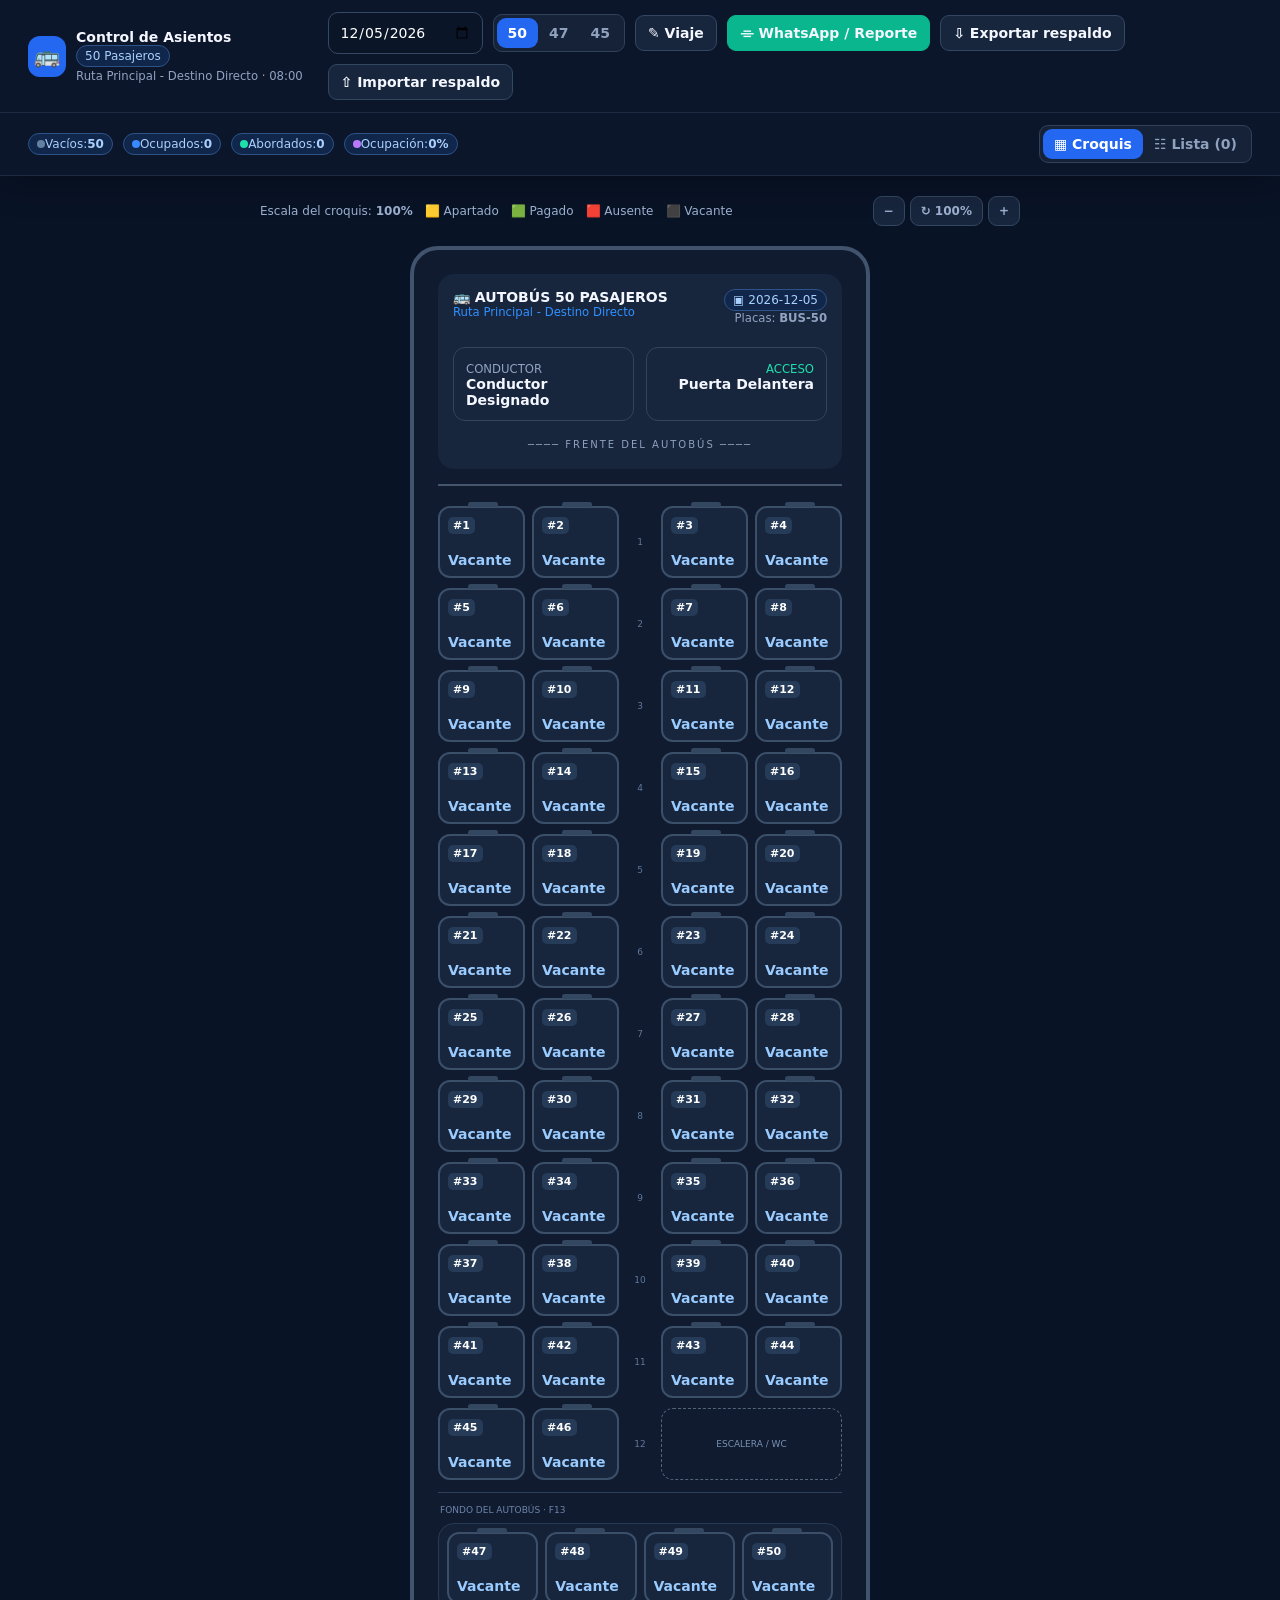
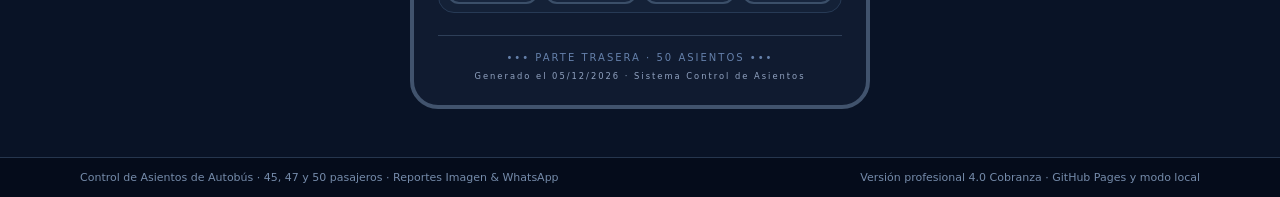
==== index.html @ 3e4edfda "Add files via upload" ====
<!doctype html><html lang="es"><head><meta charset="utf-8"><meta name="viewport" content="width=device-width,initial-scale=1,viewport-fit=cover"><meta name="theme-color" content="#0c162a"><title>Control de Asientos</title><link rel="manifest" href="manifest.webmanifest"><link rel="icon" href="icons/icon.svg"><style>
:root{--bg:#091326;--panel:#111d33;--panel2:#17253d;--line:#2b3c58;--muted:#91a3c1;--blue:#2468f2;--green:#09b68d}*{box-sizing:border-box}body{margin:0;background:var(--bg);color:#f4f7ff;font:14px Inter,system-ui,Arial,sans-serif}button,input,select{font:inherit}button{cursor:pointer;color:inherit;background:#17253d;border:1px solid #344760;border-radius:9px;padding:9px 12px;font-weight:700}button:hover{filter:brightness(1.15)}header{position:sticky;top:0;z-index:10;background:#0c162a;border-bottom:1px solid #1e2b42;box-shadow:0 8px 30px #0004}.top,.sub{max-width:1450px;margin:auto;padding:12px 28px;display:flex;align-items:center;justify-content:space-between;gap:16px}.sub{border-top:1px solid #1e2b42}.brand,.controls,.titleWith{display:flex;align-items:center;gap:10px}.logo{display:grid;place-items:center;width:41px;height:41px;border-radius:12px;background:#2468f2;font-size:21px}.greenbg{background:var(--green)}small{color:var(--muted)}.tag,.pill{display:inline-flex;align-items:center;border:1px solid #2d5388;color:#aad0ff;background:#10264a;border-radius:20px;padding:3px 8px;font-size:12px}.controls{flex-wrap:wrap}.controls input{width:155px}.seg{display:flex;background:#152238;border:1px solid #30415a;border-radius:9px;padding:3px}.seg button{border:0;background:transparent;padding:7px 11px;color:#8fa1bd}.seg .on{color:white;background:var(--blue)}.green{background:var(--green);border-color:var(--green)}input,select{width:100%;color:white;background:#0b1528;border:1px solid #354863;border-radius:10px;padding:11px;outline:none}input:focus,select:focus{border-color:#2877ff}.statsWrap{display:flex;gap:10px;flex-wrap:wrap}.pill i{width:8px;height:8px;border-radius:50%;background:#62809f}.legend{max-width:760px;margin:20px auto;display:flex;align-items:center;gap:12px;flex-wrap:wrap;color:#9db0cf;font-size:12px}.zoom{margin-left:auto;display:flex;gap:5px}.zoom button{padding:7px 10px}main{min-height:80vh;padding:0 20px 48px}.bus{width:460px;margin:auto;border:4px solid #41536d;border-radius:28px;background:#101b30;padding:24px;transform-origin:top center}.busHead{background:#17253d;border-radius:16px;padding:15px}.busTitle{display:flex;justify-content:space-between;gap:8px}.driverRow{display:grid;grid-template-columns:1fr 1fr;gap:12px;margin-top:22px}.info{border:1px solid #33445c;border-radius:12px;padding:12px}.front{text-align:center;margin:18px 0 4px;color:#8fa1bd;font-size:10px;letter-spacing:2px}.seatgrid{display:grid;grid-template-columns:1fr 1fr 28px 1fr 1fr;gap:10px 7px;border-top:2px solid #45556c;padding-top:20px;margin-top:15px}.seat{position:relative;min-height:72px;text-align:left;border:2px solid #3b4f69;background:#17253d;color:#9acbff;border-radius:12px;padding:8px}.seat:before{content:'';position:absolute;top:-6px;left:28px;width:30px;height:5px;border-radius:3px;background:#344760}.seat b{background:#263b57;color:white;border-radius:5px;padding:2px 5px;font-size:11px}.seat span{display:block;margin-top:20px;font-weight:700;overflow:hidden;text-overflow:ellipsis}.seat.reserved{border-color:#eab308;color:#fde68a;background:#eab30818}.seat.paid{border-color:#10b981;color:#a7f3d0;background:#10b98118}.seat.absent{border-color:#ef4444;color:#fecaca;background:#ef444418}.rownum{display:grid;place-items:center;color:#60789a;font-size:9px}.wc{grid-column:4/6;border:1px dashed #52637a;border-radius:12px;display:grid;place-items:center;color:#7890b1;font-size:9px}.rearLabel{border-top:1px solid #2e3f58;margin-top:12px;padding:12px 2px 8px;color:#6d85aa;font-size:9px}.rear{display:grid;grid-template-columns:repeat(4,1fr);gap:7px;background:#142137;border:1px solid #273a55;border-radius:16px;padding:8px}.rearFoot{text-align:center;border-top:1px solid #2e3f58;margin-top:22px;padding-top:16px;color:#6580aa;font-size:10px;letter-spacing:2px}.searchbar{max-width:1120px;margin:32px auto 16px;background:#17253d;border:1px solid #30425c;border-radius:16px;padding:16px;display:flex;gap:12px}.searchbar input{flex:1}.filters{flex-shrink:0}.cards{max-width:1120px;margin:auto;display:grid;grid-template-columns:repeat(3,1fr);gap:12px}.seatCard{display:flex;align-items:center;gap:12px;text-align:left;padding:14px;border-radius:14px;min-height:70px}.num{display:grid;place-items:center;width:42px;height:42px;background:#263952;border-radius:11px;color:#a9c8ef}.seatCard .copy{flex:1}.seatCard .copy b,.seatCard .copy small{display:block}.seatCard .chair{color:#637b9b;font-size:20px}.overlay{position:fixed;inset:0;z-index:50;background:#000b;display:grid;place-items:center;padding:18px;backdrop-filter:blur(5px)}[hidden]{display:none!important}.modal{width:min(730px,100%);max-height:92vh;background:#111d33;border:1px solid #263a57;border-radius:24px;overflow:hidden;box-shadow:0 25px 90px #000}.modal.small{width:min(520px,100%);padding:20px}.modalHead{display:flex;align-items:center;justify-content:space-between;gap:12px;padding:16px 20px;border-bottom:1px solid #23344e}.small .modalHead{padding:0 0 15px}.modalHead h2{margin:0}.x{font-size:22px;padding:7px 12px}.form{display:grid;gap:14px;padding:18px 0}.form label{font-size:11px;text-transform:uppercase;color:#9aabc4;font-weight:800}.form input,.form select{margin-top:7px}.two{display:grid;grid-template-columns:1fr 1fr;gap:12px}.actions{display:flex;gap:10px}.primary{flex:1;background:var(--blue);border-color:var(--blue)}.danger{background:#491825;border-color:#813043;color:#ffb5c0}.tabs{display:grid;grid-template-columns:repeat(3,1fr);border-bottom:1px solid #30425a}.tabs button{border:0;border-bottom:2px solid transparent;border-radius:0;background:transparent;color:#91a2bf;padding:15px}.tabs button.on{color:#1de0ad;border-bottom-color:#1de0ad}.reportBody{overflow:auto;max-height:70vh;padding:20px}.reportActions{display:grid;grid-template-columns:1fr 1fr;gap:10px}.reportActions button{min-height:54px}.format{margin:18px 0;display:flex;align-items:center;justify-content:space-between;gap:10px;background:#17253d;border:1px solid #293c59;border-radius:12px;padding:12px;color:#91a2bf;font-size:12px}.caption{color:#9baac2;font-size:12px;font-weight:800}.preview{background:#071126;padding:12px;border:1px solid #263958;border-radius:17px}.reportCard{background:#111d33;border:1px solid #384a65;border-radius:16px;padding:24px}.reportTitle{display:flex;align-items:start;justify-content:space-between;border-bottom:1px solid #2a3c57;padding-bottom:18px}.tripfacts,.summary{display:grid;grid-template-columns:repeat(4,1fr);gap:8px;margin-top:18px}.tripfacts{background:#050d20;border:1px solid #293b57;border-radius:12px;padding:15px}.tripfacts small,.summary small{display:block;font-size:9px}.progress{height:8px;background:#1c2b42;border-radius:8px;overflow:hidden}.progress div{height:100%;background:#08bd91}.summary>div{background:#1a2740;border-radius:8px;text-align:center;padding:12px}.manifest{margin-top:18px}.manifestRow{display:flex;justify-content:space-between;border-bottom:1px solid #26364e;padding:8px}.empty{border:1px dashed #354762;border-radius:12px;padding:28px;text-align:center;color:#92a4bf}.modalFoot{display:flex;justify-content:flex-end;border-top:1px solid #26364e;padding:12px 20px}footer{display:flex;justify-content:space-between;gap:20px;background:#050c1b;border-top:1px solid #26364e;padding:13px max(20px,calc((100% - 1120px)/2));color:#758baa;font-size:11px}#toast{position:fixed;z-index:100;right:20px;bottom:20px;background:#14243c;border:1px solid #3c5476;border-radius:10px;padding:12px 16px;opacity:0;transform:translateY(15px);transition:.2s;pointer-events:none}#toast.show{opacity:1;transform:none}@media(max-width:900px){.top,.sub{align-items:flex-start;flex-direction:column;padding:12px 16px}.cards{grid-template-columns:repeat(2,1fr)}.searchbar{flex-direction:column}.filters{overflow:auto}.reportActions{grid-template-columns:1fr}.format{align-items:flex-start;flex-direction:column}.tripfacts,.summary{grid-template-columns:repeat(2,1fr)}}@media(max-width:580px){main{padding-left:8px;padding-right:8px}.legend{padding:0 8px}.bus{width:430px}.cards{grid-template-columns:1fr}.two{grid-template-columns:1fr}.controls{width:100%}.controls>*{flex:1}.tabs button{font-size:10px;padding:12px 4px}.reportBody{padding:12px}.reportCard{padding:14px}.reportTitle{flex-direction:column}.titleWith h2{font-size:16px}footer{flex-direction:column}.searchbar{margin-top:15px}}
.three{display:grid;grid-template-columns:repeat(3,1fr);gap:12px}.financeBox{border:1px solid #315071;background:#0b172b;border-radius:14px;padding:14px}.financeBox h3{margin:0 0 12px;color:#60a5fa}.moneyLine{display:flex;gap:10px;flex-wrap:wrap;margin-top:6px;font-size:11px}.moneyLine .due{color:#fbbf24}.moneyLine .paidMoney{color:#34d399}.moneyLine .debt{color:#f87171}.financialSummary{display:grid;grid-template-columns:repeat(3,1fr);gap:8px;margin:14px 0}.financialSummary>div{background:#15243b;border:1px solid #2b405f;border-radius:10px;padding:12px;text-align:center}.financialSummary small{display:block}.financialSummary b{display:block;margin-top:5px;font-size:16px}.financeTable{width:100%;border-collapse:collapse;margin-top:12px;font-size:11px}.financeTable th,.financeTable td{padding:8px;border-bottom:1px solid #293b57;text-align:left}.financeTable th{color:#91a3c1}.right{text-align:right!important}@media(max-width:700px){.three,.financialSummary{grid-template-columns:1fr}.financeTable{font-size:10px}.financeTable th,.financeTable td{padding:6px}}
</style></head><body>
<header><div class="top"><div class="brand"><div class="logo">🚌</div><div><div><b>Control de Asientos</b> <span class="tag" id="capTag">50 Pasajeros</span></div><small id="tripLine">Ruta Principal - Destino Directo · 08:00</small></div></div><div class="controls"><input id="date" type="date"><div class="seg" id="caps"><button data-cap="50" class="on">50</button><button data-cap="47">47</button><button data-cap="45">45</button></div><button id="tripBtn">✎ Viaje</button><button class="green" id="reportBtn">⌯ WhatsApp / Reporte</button><button id="backupBtn">⇩ Exportar respaldo</button><button id="restoreBtn">⇧ Importar respaldo</button></div></div><div class="sub"><div id="stats"></div><div class="seg"><button id="layoutBtn" class="on">▦ Croquis</button><button id="listBtn">☷ Lista (<span id="listCount">0</span>)</button></div></div></header>
<main><div class="legend"><span>Escala del croquis: <b id="scaleLabel">100%</b></span><span>🟨 Apartado</span><span>🟩 Pagado</span><span>🟥 Ausente</span><span>⬛ Vacante</span><div class="zoom"><button id="zoomOut">−</button><button id="zoomReset">↻ 100%</button><button id="zoomIn">+</button></div></div><section id="layoutView"><div id="bus" class="bus"></div></section><section id="listView" hidden><div class="searchbar"><input id="search" placeholder="⌕  Buscar por asiento (#), nombre, boleto o destino..."><div id="filters" class="seg filters"><button data-filter="all" class="on">Todos</button><button data-filter="occupied">Ocupados</button><button data-filter="paid">Abordados</button><button data-filter="vacant">Vacantes</button></div></div><div id="seatList" class="cards"></div></section></main>
<footer>Control de Asientos de Autobús · 45, 47 y 50 pasajeros · Reportes Imagen & WhatsApp <span>Versión profesional 4.0 Cobranza · GitHub Pages y modo local</span></footer>
<div id="seatModal" class="overlay" hidden><div class="modal small"><div class="modalHead"><div><small>ADMINISTRAR ASIENTO</small><h2 id="seatTitle"></h2></div><button class="x" data-close="seatModal">×</button></div><div class="form"><label>Nombre del pasajero<input id="passenger" autocomplete="name"></label><div class="two"><label>Teléfono<input id="phone" inputmode="tel"></label><label>Estado<select id="status"><option value="reserved">Apartado</option><option value="paid">Pagado / abordado</option><option value="absent">Ausente</option></select></label></div><div class="two"><label>Origen<input id="origin"></label><label>Destino<input id="destination"></label></div><label>Boleto / referencia<input id="ticket"></label><div class="financeBox"><h3>Control de cobro</h3><div class="three"><label>Cantidad a cobrar (MXN)<input id="fare" type="number" min="0" step="0.01" inputmode="decimal" placeholder="0.00"></label><label>Cantidad abonada (MXN)<input id="deposit" type="number" min="0" step="0.01" inputmode="decimal" placeholder="0.00"></label><label>Saldo pendiente (MXN)<input id="balance" type="text" readonly></label></div><small>El saldo se calcula automáticamente: cantidad a cobrar menos cantidad abonada.</small></div></div><div class="actions"><button class="primary" id="saveSeat">✓ Guardar asiento</button><button class="danger" id="freeSeat">⊘ Liberar</button></div></div></div>
<div id="tripModal" class="overlay" hidden><div class="modal small"><div class="modalHead"><h2>Configuración del viaje</h2><button class="x" data-close="tripModal">×</button></div><div class="form"><label>Ruta<input id="route"></label><label>Hora de salida<input type="time" id="time"></label><label>Conductor<input id="driver"></label><label>Placas / unidad<input id="plate"></label></div><div class="actions"><button class="primary" id="saveTrip">Guardar viaje</button></div></div></div>
<div id="reportModal" class="overlay" hidden><div class="modal report"><div class="modalHead"><div class="titleWith"><div class="logo greenbg">⌯</div><div><h2>Reporte PDF, WhatsApp y Correo</h2><small>Genera un PDF, descarga, comparte por WhatsApp o envía por correo</small></div></div><button class="x" data-close="reportModal">×</button></div><div class="tabs"><button class="on" data-rtab="manifest">▣ Reporte Manifiesto</button><button data-rtab="layout">▧ Croquis Autobús</button><button data-rtab="json">◫ Respaldo JSON</button></div><div class="reportBody"><div class="reportActions"><button class="green" id="downloadPdf">▣ Crear y Descargar Reporte PDF</button><button id="sharePdf">⌯ Compartir PDF (WhatsApp / Correo)</button><button id="emailPdf">✉ Enviar por Correo</button><button id="whatsappPdf">◯ Enviar por WhatsApp</button><button id="shareImage">⌯ Compartir Imagen</button><button id="downloadImage">⇩ Descargar Imagen (PNG)</button><button id="copyImage">▣ Copiar Imagen (WhatsApp Web PC)</button><button id="shareText">➤ Enviar Resumen de Texto</button></div><div class="format"><b>Formato de Imagen Generada:</b><div class="seg"><button data-format="png" class="on">PNG (Alta Nitidez)</button><button data-format="jpg">JPG (Menor Peso)</button></div></div><p class="caption">VISTA PREVIA DEL REPORTE IMAGEN QUE SE ENVIARÁ:</p><div id="reportPreview" class="preview"></div></div><div class="modalFoot"><button data-close="reportModal">Cerrar</button></div></div></div>
<div id="toast"></div><input id="importFile" type="file" accept="application/json" hidden><script>
const KEY='controlAsientos_v4';const $=s=>document.querySelector(s),$$=s=>[...document.querySelectorAll(s)];
const blank=()=>Array.from({length:50},(_,i)=>({id:i+1,status:'vacant',passenger:'',phone:'',origin:'',destination:'',ticket:'',fare:0,deposit:0}));
let state=JSON.parse(localStorage.getItem(KEY)||'null')||{capacity:50,date:new Date().toISOString().slice(0,10),scale:100,view:'layout',filter:'all',format:'png',trip:{route:'Ruta Principal - Destino Directo',time:'08:00',driver:'Conductor Designado',plate:'BUS-50'},seats:blank()};
state.seats=(state.seats||blank()).map((s,i)=>({...blank()[i],...s,fare:Number(s.fare)||0,deposit:Number(s.deposit)||0}));let selected=null;const money=n=>new Intl.NumberFormat('es-MX',{style:'currency',currency:'MXN'}).format(Number(n)||0);const balanceOf=s=>Math.max(0,(Number(s.fare)||0)-(Number(s.deposit)||0));const labels={vacant:'Vacante',reserved:'Apartado',paid:'Pagado',absent:'Ausente'};
function save(){localStorage.setItem(KEY,JSON.stringify(state))}function toast(t){let e=$('#toast');e.textContent=t;e.classList.add('show');setTimeout(()=>e.classList.remove('show'),1800)}
function stats(){let a=state.seats.slice(0,state.capacity),occupied=a.filter(s=>s.status!='vacant').length,paid=a.filter(s=>s.status=='paid').length;const totalFare=a.reduce((t,s)=>t+(Number(s.fare)||0),0),totalDeposit=a.reduce((t,s)=>t+(Number(s.deposit)||0),0),totalBalance=Math.max(0,totalFare-totalDeposit);return{occupied,paid,vacant:state.capacity-occupied,percent:Math.round(occupied/state.capacity*100),reserved:a.filter(s=>s.status=='reserved').length,totalFare,totalDeposit,totalBalance}}
function seatButton(s){return `<button class="seat ${s.status}" data-seat="${s.id}"><b>#${s.id}</b><span>${s.passenger||labels[s.status]}${s.passenger?`<small style="display:block;margin-top:4px;color:${balanceOf(s)>0?'#fbbf24':'#34d399'}">${balanceOf(s)>0?'Debe '+money(balanceOf(s)):'Liquidado'}</small>`:''}</span></button>`}
function renderBus(){let rows='';for(let r=0;r<11;r++){let ids=[r*4+1,r*4+2,null,r*4+3,r*4+4];rows+=ids.map(id=>id?seatButton(state.seats[id-1]):`<div class="rownum">${r+1}</div>`).join('')}let extra='';if(state.capacity>=45)extra+=seatButton(state.seats[44]);if(state.capacity>=46)extra+=seatButton(state.seats[45]);extra+=`<div class="rownum">12</div><div class="wc">ESCALERA / WC</div>`;let rear=[47,48,49,50].filter(n=>n<=state.capacity).map(n=>seatButton(state.seats[n-1])).join('');$('#bus').innerHTML=`<div class="busHead"><div class="busTitle"><div><b>🚌 AUTOBÚS ${state.capacity} PASAJEROS</b><small style="display:block;color:#3191ff">${state.trip.route}</small></div><div style="text-align:right"><span class="tag">▣ ${state.date}</span><small style="display:block">Placas: <b>${state.trip.plate}</b></small></div></div><div class="driverRow"><div class="info"><small>CONDUCTOR</small><br><b>${state.trip.driver}</b></div><div class="info" style="text-align:right"><small style="color:#1de0ad">ACCESO</small><br><b>Puerta Delantera</b></div></div><div class="front">──── FRENTE DEL AUTOBÚS ────</div></div><div class="seatgrid">${rows}${extra}</div><div class="rearLabel">FONDO DEL AUTOBÚS · F13</div><div class="rear">${rear}</div><div class="rearFoot">••• PARTE TRASERA · ${state.capacity} ASIENTOS •••<small style="display:block;margin-top:8px">Generado el ${state.date.split('-').reverse().join('/')} · Sistema Control de Asientos</small></div>`;$('#bus').style.transform=`scale(${state.scale/100})`}
function renderList(){let q=$('#search').value.toLowerCase();let arr=state.seats.slice(0,state.capacity).filter(s=>{let match=!q||('#'+s.id+' '+s.passenger+' '+s.ticket+' '+s.destination).toLowerCase().includes(q);let f=state.filter=='all'||state.filter=='vacant'&&s.status=='vacant'||state.filter=='paid'&&s.status=='paid'||state.filter=='occupied'&&s.status!='vacant';return match&&f});$('#seatList').innerHTML=arr.map(s=>`<button class="seatCard ${s.status}" data-seat="${s.id}"><span class="num">#${s.id}</span><span class="copy"><b>${s.passenger||labels[s.status]}</b><small>${s.passenger?(s.destination||'Sin destino'):'Toca para asignar pasajero'}</small>${s.passenger?`<span class="moneyLine"><b class="due">Cobro ${money(s.fare)}</b><b class="paidMoney">Abono ${money(s.deposit)}</b><b class="debt">Saldo ${money(balanceOf(s))}</b></span>`:''}</span><span class="chair">▱</span></button>`).join('')}
function render(){let st=stats();$('#date').value=state.date;$('#capTag').textContent=state.capacity+' Pasajeros';$('#tripLine').textContent=`${state.trip.route} · ${state.trip.time}`;$('#stats').innerHTML=`<div class="statsWrap"><span class="pill"><i></i>Vacíos: <b>${st.vacant}</b></span><span class="pill"><i style="background:#3989ff"></i>Ocupados: <b>${st.occupied}</b></span><span class="pill"><i style="background:#1de0ad"></i>Abordados: <b>${st.paid}</b></span><span class="pill"><i style="background:#b978ff"></i>Ocupación: <b>${st.percent}%</b></span></div>`;$('#listCount').textContent=st.occupied;$('#scaleLabel').textContent=state.scale+'%';$$('#caps button').forEach(b=>b.classList.toggle('on',+b.dataset.cap==state.capacity));$('#layoutView').hidden=state.view!='layout';$('#listView').hidden=state.view!='list';$('#layoutBtn').classList.toggle('on',state.view=='layout');$('#listBtn').classList.toggle('on',state.view=='list');renderBus();renderList();save()}
function openSeat(id){selected=state.seats[id-1];$('#seatTitle').textContent='Asiento #'+id;['passenger','phone','origin','destination','ticket'].forEach(k=>$('#'+k).value=selected[k]||'');$('#fare').value=selected.fare||'';$('#deposit').value=selected.deposit||'';updateBalanceField();$('#status').value=selected.status=='vacant'?'reserved':selected.status;$('#freeSeat').style.display=selected.status=='vacant'?'none':'';$('#seatModal').hidden=false}
document.addEventListener('click',e=>{let s=e.target.closest('[data-seat]');if(s)openSeat(+s.dataset.seat);let c=e.target.closest('[data-close]');if(c)$('#'+c.dataset.close).hidden=true});
function updateBalanceField(){const fare=Math.max(0,Number($('#fare').value)||0),deposit=Math.max(0,Number($('#deposit').value)||0);$('#balance').value=money(Math.max(0,fare-deposit));}$('#fare').oninput=updateBalanceField;$('#deposit').oninput=updateBalanceField;
$('#saveSeat').onclick=()=>{let p=$('#passenger').value.trim();if(!p)return toast('Captura el nombre del pasajero');Object.assign(selected,{passenger:p,phone:$('#phone').value,origin:$('#origin').value,destination:$('#destination').value,ticket:$('#ticket').value,fare:Math.max(0,Number($('#fare').value)||0),deposit:Math.max(0,Number($('#deposit').value)||0),status:$('#status').value});$('#seatModal').hidden=true;render();toast('Asiento guardado')};$('#freeSeat').onclick=()=>{Object.assign(selected,{status:'vacant',passenger:'',phone:'',origin:'',destination:'',ticket:'',fare:0,deposit:0});$('#seatModal').hidden=true;render();toast('Asiento liberado')};
$$('#caps button').forEach(b=>b.onclick=()=>{state.capacity=+b.dataset.cap;state.trip.plate='BUS-'+state.capacity;render()});$('#date').onchange=e=>{state.date=e.target.value;render()};$('#layoutBtn').onclick=()=>{state.view='layout';render()};$('#listBtn').onclick=()=>{state.view='list';render()};$('#zoomOut').onclick=()=>{state.scale=Math.max(70,state.scale-10);render()};$('#zoomIn').onclick=()=>{state.scale=Math.min(130,state.scale+10);render()};$('#zoomReset').onclick=()=>{state.scale=100;render()};$('#search').oninput=renderList;$$('#filters button').forEach(b=>b.onclick=()=>{state.filter=b.dataset.filter;$$('#filters button').forEach(x=>x.classList.toggle('on',x==b));renderList()});
$('#tripBtn').onclick=()=>{Object.entries(state.trip).forEach(([k,v])=>$('#'+k).value=v);$('#tripModal').hidden=false};$('#saveTrip').onclick=()=>{['route','time','driver','plate'].forEach(k=>state.trip[k]=$('#'+k).value);$('#tripModal').hidden=true;render();toast('Viaje actualizado')};
function reportText(){let st=stats(),p=state.seats.slice(0,state.capacity).filter(s=>s.status!='vacant');return `*REPORTE DE VIAJE Y COBRANZA*\n${state.trip.route}\nFecha: ${state.date}\nSalida: ${state.trip.time}\nConductor: ${state.trip.driver}\nUnidad: ${state.trip.plate}\nOcupación: ${st.occupied}/${state.capacity} (${st.percent}%)\n\n*RESUMEN DE COBRANZA*\nTotal a cobrar: ${money(st.totalFare)}\nTotal abonado: ${money(st.totalDeposit)}\nSaldo pendiente: ${money(st.totalBalance)}\n\n*PASAJEROS*\n${p.length?p.map(s=>`#${s.id} ${s.passenger} · ${labels[s.status]} · Cobro ${money(s.fare)} · Abono ${money(s.deposit)} · Saldo ${money(balanceOf(s))}${s.destination?' · '+s.destination:''}`).join('\n'):'Sin pasajeros asignados.'}`}
function renderReport(){let st=stats(),p=state.seats.slice(0,state.capacity).filter(s=>s.status!='vacant');$('#reportPreview').innerHTML=`<div class="reportCard" id="capture"><div class="reportTitle"><div><span class="tag">REPORTE DE VIAJE, MANIFIESTO Y COBRANZA</span><h2>${state.trip.route}</h2></div><div><small>Autobús / Placa</small><b style="display:block;color:#1de0ad">${state.trip.plate}</b></div></div><div class="tripfacts"><div><small>FECHA</small><b>${state.date}</b></div><div><small>HORA SALIDA</small><b>${state.trip.time}</b></div><div><small>CONDUCTOR</small><b>${state.trip.driver}</b></div><div><small>CAPACIDAD</small><b>${state.capacity} Asientos</b></div></div><p><b>Ocupación del Autobús</b><b style="float:right;color:#1de0ad">${st.occupied}/${state.capacity} (${st.percent}%)</b></p><div class="progress"><div style="width:${st.percent}%"></div></div><div class="summary"><div><small>Ocupados</small><b>${st.occupied}</b></div><div><small>Libres</small><b style="color:#1de0ad">${st.vacant}</b></div><div><small>Pagados</small><b style="color:#1de0ad">${st.paid}</b></div><div><small>Apartados</small><b style="color:#ffd21a">${st.reserved}</b></div></div><div class="financialSummary"><div><small>TOTAL A COBRAR</small><b style="color:#60a5fa">${money(st.totalFare)}</b></div><div><small>TOTAL ABONADO</small><b style="color:#34d399">${money(st.totalDeposit)}</b></div><div><small>SALDO PENDIENTE</small><b style="color:#f87171">${money(st.totalBalance)}</b></div></div><div class="manifest"><small>DETALLE POR PASAJERO / ASIENTO (${p.length})</small>${p.length?`<div style="overflow:auto"><table class="financeTable"><thead><tr><th>Asiento</th><th>Pasajero</th><th>Estado</th><th class="right">Cobro</th><th class="right">Abono</th><th class="right">Saldo</th></tr></thead><tbody>${p.map(s=>`<tr><td>#${s.id}</td><td>${s.passenger}</td><td>${labels[s.status]}</td><td class="right">${money(s.fare)}</td><td class="right">${money(s.deposit)}</td><td class="right" style="color:${balanceOf(s)>0?'#f87171':'#34d399'}">${money(balanceOf(s))}</td></tr>`).join('')}</tbody></table></div>`:'<div class="empty">Sin pasajeros asignados aún en este viaje.</div>'}</div></div>`}
$('#reportBtn').onclick=()=>{renderReport();$('#reportModal').hidden=false};$$('[data-format]').forEach(b=>b.onclick=()=>{state.format=b.dataset.format;$$('[data-format]').forEach(x=>x.classList.toggle('on',x==b));$('#downloadImage').textContent='⇩ Descargar Imagen ('+state.format.toUpperCase()+')';save()});
async function captureBlob(){let node=$('#capture'),clone=node.cloneNode(true),w=node.scrollWidth,h=node.scrollHeight;let css=[...document.styleSheets].map(s=>{try{return [...s.cssRules].map(r=>r.cssText).join('')}catch{return''}}).join('');let xml=`<svg xmlns="http://www.w3.org/2000/svg" width="${w}" height="${h}"><foreignObject width="100%" height="100%"><div xmlns="http://www.w3.org/1999/xhtml"><style>${css}</style>${clone.outerHTML}</div></foreignObject></svg>`;let svg=new Blob([xml],{type:'image/svg+xml'}),url=URL.createObjectURL(svg),img=new Image();await new Promise((res,rej)=>{img.onload=res;img.onerror=rej;img.src=url});let c=document.createElement('canvas');c.width=w*2;c.height=h*2;let x=c.getContext('2d');x.scale(2,2);x.drawImage(img,0,0);URL.revokeObjectURL(url);return await new Promise(res=>c.toBlob(res,state.format=='jpg'?'image/jpeg':'image/png',.92))}

function pdfEscape(s){return String(s).replace(/\\/g,'\\\\').replace(/\(/g,'\\(').replace(/\)/g,'\\)').replace(/[^\x20-\x7E]/g,c=>{const map={'á':'a','é':'e','í':'i','ó':'o','ú':'u','Á':'A','É':'E','Í':'I','Ó':'O','Ú':'U','ñ':'n','Ñ':'N','ü':'u','Ü':'U','•':'-'};return map[c]||'?'});}
function wrapPdf(text,max=88){const out=[];String(text).split('\n').forEach(line=>{if(!line){out.push('');return}let words=line.split(/\s+/),cur='';words.forEach(w=>{if((cur+' '+w).trim().length>max){out.push(cur);cur=w}else cur=(cur+' '+w).trim()});out.push(cur)});return out;}
function createPdfBlob(){
  const st=stats(), passengers=state.seats.slice(0,state.capacity).filter(s=>s.status!='vacant');
  const lines=[
    'REPORTE DE VIAJE Y MANIFIESTO','',state.trip.route,
    `Fecha: ${state.date}    Hora de salida: ${state.trip.time}`,
    `Conductor: ${state.trip.driver}`,
    `Autobus / Placa: ${state.trip.plate}    Capacidad: ${state.capacity} asientos`,
    `Ocupacion: ${st.occupied}/${state.capacity} (${st.percent}%)    Libres: ${st.vacant}    Pagados: ${st.paid}    Apartados: ${st.reserved}`,
    '', 'RESUMEN DE COBRANZA',
    `Total a cobrar: ${money(st.totalFare)}    Total abonado: ${money(st.totalDeposit)}    Saldo pendiente: ${money(st.totalBalance)}`,
    '','DETALLE POR PASAJERO / ASIENTO'
  ];
  if(!passengers.length) lines.push('Sin pasajeros asignados en este viaje.');
  passengers.forEach(s=>lines.push(`#${s.id} ${s.passenger} | ${labels[s.status]} | Cobro ${money(s.fare)} | Abono ${money(s.deposit)} | Saldo ${money(balanceOf(s))} | ${s.origin||'Sin origen'} - ${s.destination||'Sin destino'}${s.phone?' | Tel: '+s.phone:''}${s.ticket?' | Boleto: '+s.ticket:''}`));
  lines.push('','Generado por Control de Asientos de Autobus');
  const wrapped=wrapPdf(lines.join('\n'));
  const pages=[]; for(let i=0;i<wrapped.length;i+=48) pages.push(wrapped.slice(i,i+48));
  const objects=[]; const add=s=>(objects.push(s),objects.length);
  const font=add('<< /Type /Font /Subtype /Type1 /BaseFont /Helvetica >>');
  const pageIds=[];
  const contentIds=[];
  pages.forEach((page,pi)=>{
    let y=760, cmds=['BT','/F1 10 Tf'];
    page.forEach((line,li)=>{const size=(pi===0&&li===0)?16:10;cmds.push(`/${'F1'} ${size} Tf 50 ${y} Td (${pdfEscape(line)}) Tj ${-50} ${-(y-14)} Td`);y-=14});
    cmds.push('ET'); const stream=cmds.join('\n');
    contentIds.push(add(`<< /Length ${stream.length} >>\nstream\n${stream}\nendstream`));
    pageIds.push(add('PENDING'));
  });
  const pagesId=objects.length+1; objects.push('PAGES_PENDING');
  pageIds.forEach((id,i)=>objects[id-1]=`<< /Type /Page /Parent ${pagesId} 0 R /MediaBox [0 0 612 792] /Resources << /Font << /F1 ${font} 0 R >> >> /Contents ${contentIds[i]} 0 R >>`);
  objects[pagesId-1]=`<< /Type /Pages /Kids [${pageIds.map(id=>id+' 0 R').join(' ')}] /Count ${pageIds.length} >>`;
  const catalog=add(`<< /Type /Catalog /Pages ${pagesId} 0 R >>`);
  let pdf='%PDF-1.4\n', offsets=[0]; objects.forEach((o,i)=>{offsets[i+1]=pdf.length;pdf+=`${i+1} 0 obj\n${o}\nendobj\n`});
  const xref=pdf.length; pdf+=`xref\n0 ${objects.length+1}\n0000000000 65535 f \n`; for(let i=1;i<=objects.length;i++)pdf+=String(offsets[i]).padStart(10,'0')+' 00000 n \n';
  pdf+=`trailer\n<< /Size ${objects.length+1} /Root ${catalog} 0 R >>\nstartxref\n${xref}\n%%EOF`;
  return new Blob([pdf],{type:'application/pdf'});
}
function pdfFile(){return new File([createPdfBlob()],`reporte-asientos-${state.date}.pdf`,{type:'application/pdf'});}
function downloadPdf(){const f=pdfFile(),a=document.createElement('a');a.href=URL.createObjectURL(f);a.download=f.name;a.click();setTimeout(()=>URL.revokeObjectURL(a.href),1000);toast('Reporte PDF descargado');}
async function sharePdf(){const f=pdfFile();if(navigator.share&&navigator.canShare?.({files:[f]})){try{await navigator.share({title:'Reporte de viaje',text:reportText(),files:[f]})}catch(e){if(e.name!='AbortError')toast('No fue posible compartir el PDF')}}else{downloadPdf();toast('PDF descargado. Adjuntalo en WhatsApp o correo.')}}
$('#downloadPdf').onclick=downloadPdf;
$('#sharePdf').onclick=sharePdf;
$('#whatsappPdf').onclick=async()=>{const f=pdfFile();if(navigator.share&&navigator.canShare?.({files:[f]})){try{await navigator.share({title:'Reporte para WhatsApp',text:reportText(),files:[f]})}catch(e){if(e.name!='AbortError')toast('No fue posible compartir')}}else{downloadPdf();window.open('https://wa.me/?text='+encodeURIComponent(reportText()+'\n\nEl reporte PDF fue descargado. Adjuntalo en este chat.'),'_blank')}};
$('#emailPdf').onclick=async()=>{const f=pdfFile();if(navigator.share&&navigator.canShare?.({files:[f]})){try{await navigator.share({title:'Reporte de viaje',text:reportText(),files:[f]});return}catch(e){if(e.name=='AbortError')return}}downloadPdf();const subject=encodeURIComponent('Reporte de viaje - '+state.trip.route+' - '+state.date),body=encodeURIComponent(reportText()+'\n\nAdjunto manualmente el reporte PDF descargado.');window.location.href=`mailto:?subject=${subject}&body=${body}`;};

$('#downloadImage').onclick=async()=>{try{let b=await captureBlob(),a=document.createElement('a');a.href=URL.createObjectURL(b);a.download=`reporte-asientos-${state.date}.${state.format}`;a.click();setTimeout(()=>URL.revokeObjectURL(a.href),1000);toast('Imagen descargada')}catch{toast('No fue posible generar la imagen')}};$('#copyImage').onclick=async()=>{try{let b=await captureBlob();await navigator.clipboard.write([new ClipboardItem({'image/png':b})]);toast('Imagen copiada')}catch{toast('El navegador no permite copiar esta imagen')}};$('#shareText').onclick=()=>window.open('https://wa.me/?text='+encodeURIComponent(reportText()),'_blank');$('#shareImage').onclick=async()=>{try{let b=await captureBlob(),f=new File([b],`reporte.${state.format}`,{type:b.type});if(navigator.share&&navigator.canShare?.({files:[f]}))await navigator.share({title:'Reporte de viaje',text:reportText(),files:[f]});else window.open('https://wa.me/?text='+encodeURIComponent(reportText()),'_blank')}catch(e){if(e.name!='AbortError')toast('No fue posible compartir')}};
function downloadJSON(){let a=document.createElement('a'),b=new Blob([JSON.stringify(state,null,2)],{type:'application/json'});a.href=URL.createObjectURL(b);a.download=`respaldo-asientos-${state.date}.json`;a.click();setTimeout(()=>URL.revokeObjectURL(a.href),1000)}$('#backupBtn').onclick=downloadJSON;$$('[data-rtab]').forEach(b=>b.onclick=()=>{if(b.dataset.rtab=='json')downloadJSON();$$('[data-rtab]').forEach(x=>x.classList.toggle('on',x==b))});
$('#restoreBtn').onclick=()=>$('#importFile').click();
$('#importFile').onchange=async e=>{const f=e.target.files?.[0];if(!f)return;try{const d=JSON.parse(await f.text());if(!d||!Array.isArray(d.seats)||!d.trip)throw new Error('Formato incorrecto');state=d;save();render();toast('Respaldo restaurado correctamente')}catch(err){toast('El archivo no es un respaldo válido')}finally{e.target.value=''}};
if(location.protocol!=='file:'&&'serviceWorker'in navigator)navigator.serviceWorker.register('./sw.js').catch(()=>{});render();
</script></body></html>
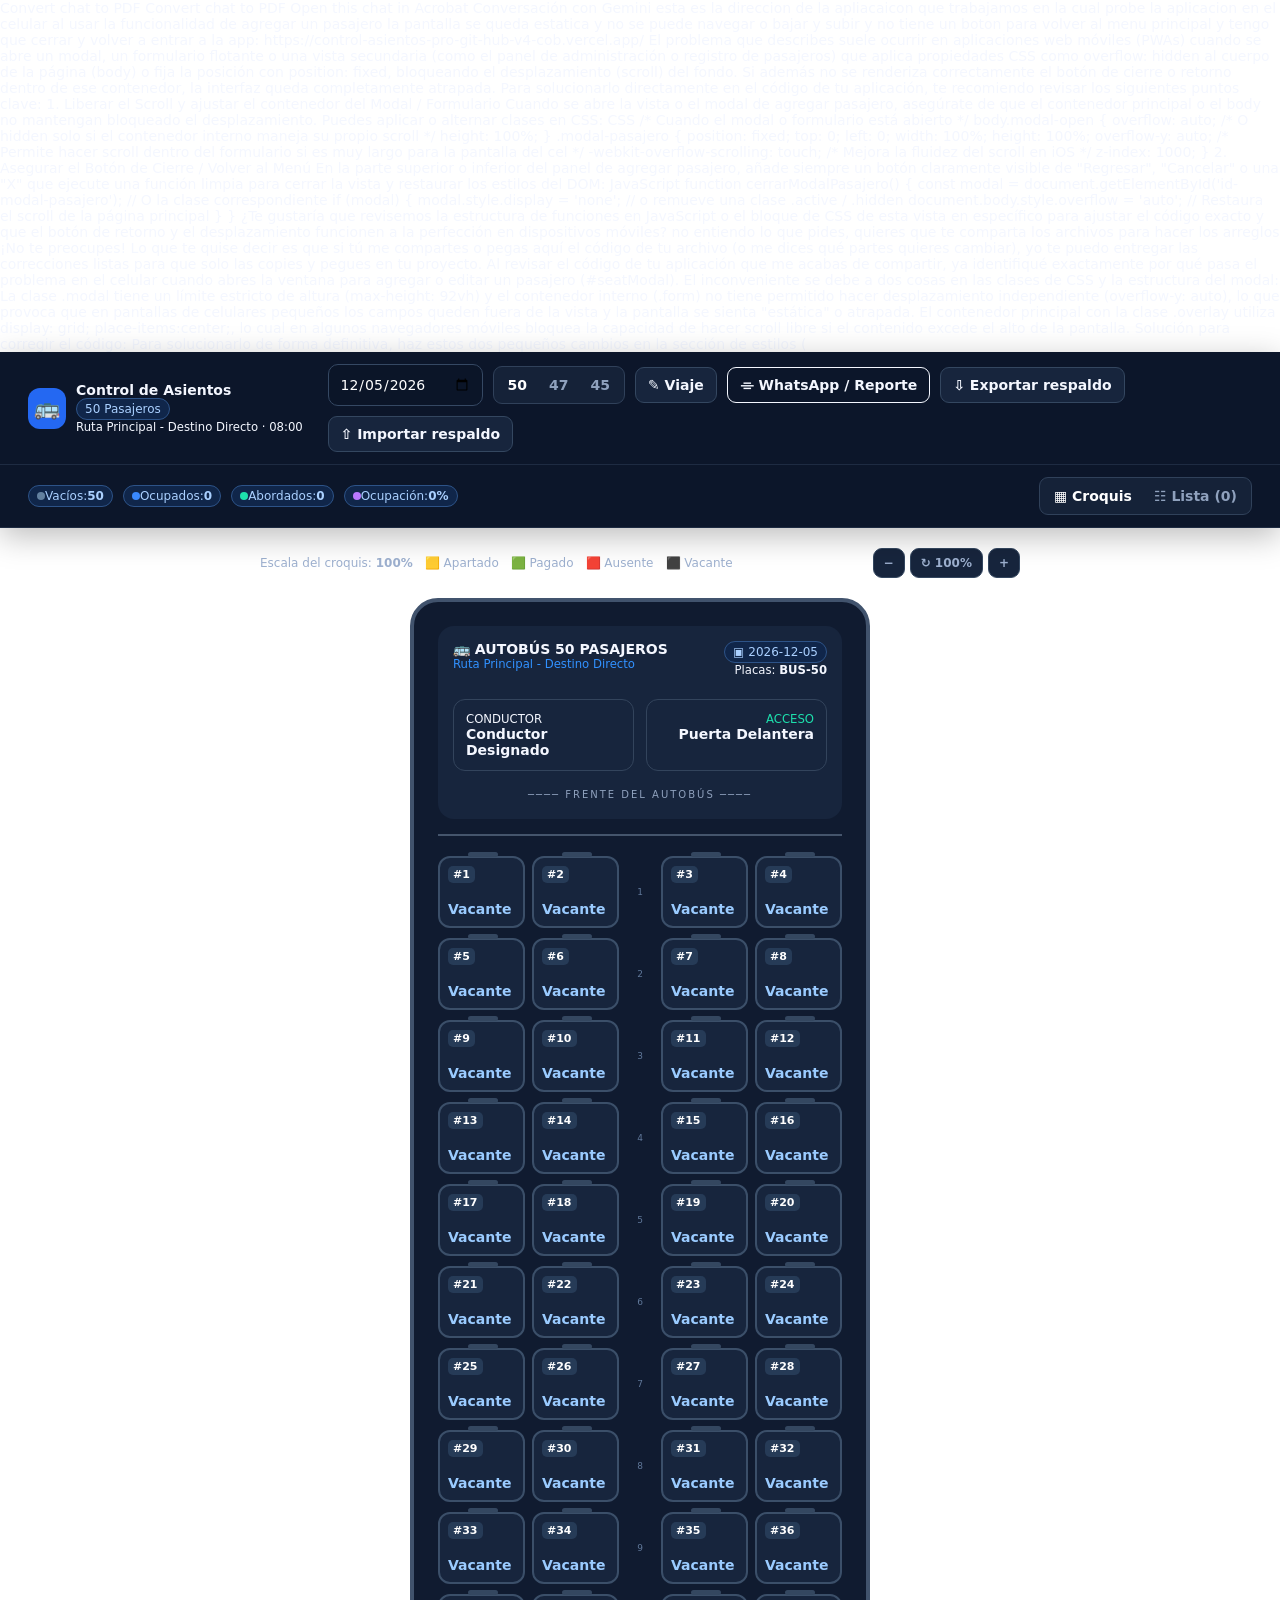
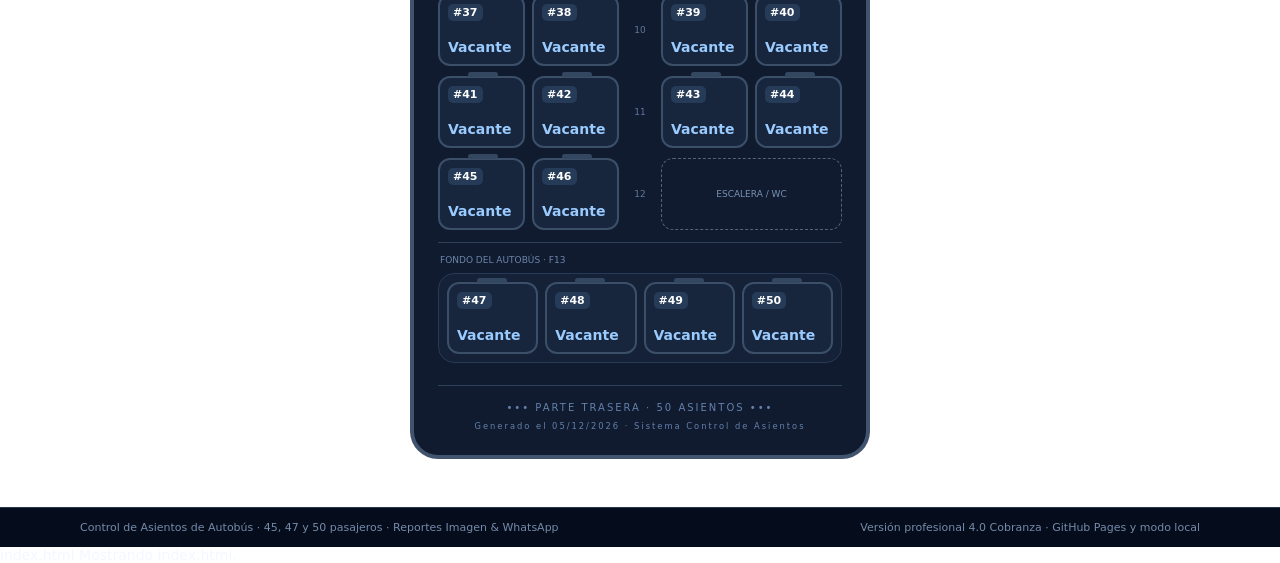
==== commit 383e1750: "Update index.html" ====
--- a/index.html
+++ b/index.html
@@ -1,5 +1,121 @@
+Convert chat to PDF
+Convert chat to PDF
+Open this chat in Acrobat
+Conversación con Gemini
+esta es la direccion de la apliacaicon que trabajamos en la cual probe la aplicacion en el celular al usar la funcionalidad de agregar un pasajero la pantalla se queda estatica y no se puede navegar o bajar y subir y no tiene un boton para volver al menu principal y tengo que cerrar y volver a entrar a la app: https://control-asientos-pro-git-hub-v4-cob.vercel.app/
+
+El problema que describes suele ocurrir en aplicaciones web móviles (PWAs) cuando se abre un modal, un formulario flotante o una vista secundaria (como el panel de administración o registro de pasajeros) que aplica propiedades CSS como overflow: hidden al cuerpo de la página (body) o fija la posición con position: fixed, bloqueando el desplazamiento (scroll) del fondo. Si además no se renderiza correctamente el botón de cierre o retorno dentro de ese contenedor, la interfaz queda completamente atrapada.
+
+Para solucionarlo directamente en el código de tu aplicación, te recomiendo revisar los siguientes puntos clave:
+
+1. Liberar el Scroll y ajustar el contenedor del Modal / Formulario
+Cuando se abre la vista o el modal de agregar pasajero, asegúrate de que el contenedor principal o el body no mantengan bloqueado el desplazamiento. Puedes aplicar o alternar clases en CSS:
+
+CSS
+/* Cuando el modal o formulario está abierto */
+body.modal-open {
+  overflow: auto; /* O hidden solo si el contenedor interno maneja su propio scroll */
+  height: 100%;
+}
+
+.modal-pasajero {
+  position: fixed;
+  top: 0;
+  left: 0;
+  width: 100%;
+  height: 100%;
+  overflow-y: auto; /* Permite hacer scroll dentro del formulario si es muy largo para la pantalla del cel */
+  -webkit-overflow-scrolling: touch; /* Mejora la fluidez del scroll en iOS */
+  z-index: 1000;
+}
+2. Asegurar el Botón de Cierre / Volver al Menú
+En la parte superior o inferior del panel de agregar pasajero, añade siempre un botón claramente visible de "Regresar", "Cancelar" o una "X" que ejecute una función limpia para cerrar la vista y restaurar los estilos del DOM:
+
+JavaScript
+function cerrarModalPasajero() {
+  const modal = document.getElementById('id-modal-pasajero'); // O la clase correspondiente
+  if (modal) {
+    modal.style.display = 'none'; // o remueve una clase .active / .hidden
+    document.body.style.overflow = 'auto'; // Restaura el scroll de la página principal
+  }
+}
+¿Te gustaría que revisemos la estructura de funciones en JavaScript o el bloque de CSS de esta vista en específico para ajustar el código exacto y que el botón de retorno y el desplazamiento funcionen a la perfección en dispositivos móviles?
+
+no entiendo lo que pides, quieres que te comparta los archivos para hacer los arreglos
+
+¡No te preocupes! Lo que te quise decir es que si tú me compartes o pegas aquí el código de tu archivo (o me dices qué partes quieres cambiar), yo te puedo entregar las correcciones listas para que solo las copies y pegues en tu proyecto.
+
+Al revisar el código de tu aplicación que me acabas de compartir, ya identifiqué exactamente por qué pasa el problema en el celular cuando abres la ventana para agregar o editar un pasajero (#seatModal).
+
+El inconveniente se debe a dos cosas en las clases de CSS y la estructura del modal:
+
+La clase .modal tiene un límite estricto de altura (max-height: 92vh) y el contenedor interno (.form) no tiene permitido hacer desplazamiento independiente (overflow-y: auto), lo que provoca que en pantallas de celulares pequeños los campos queden fuera de la vista y la pantalla se sienta "estática" o atrapada.
+
+El contenedor principal con la clase .overlay utiliza display: grid; place-items:center;, lo cual en algunos navegadores móviles bloquea la capacidad de hacer scroll libre si el contenido excede el alto de la pantalla.
+
+Solución para corregir el código:
+Para solucionarlo de forma definitiva, haz estos dos pequeños cambios en la sección de estilos (<style>) de tu archivo:
+
+Cambio 1: Modificar la clase .modal
+Busca esta línea en tu código CSS:
+
+CSS
+.modal{width:min(730px,100%);max-height:92vh;background:#111d33;border:1px solid #263a57;border-radius:24px;overflow:hidden;box-shadow:0 25px 90px #000}
+Y reemplázala por esta:
+
+CSS
+.modal{width:min(730px,100%);max-height:90vh;background:#111d33;border:1px solid #263a57;border-radius:24px;display:flex;flex-direction:column;overflow:hidden;box-shadow:0 25px 90px #000}
+Cambio 2: Permitir scroll interno en el formulario del modal
+Busca esta línea en tu código CSS:
+
+CSS
+.form{display:grid;gap:14px;padding:18px 0}
+Y reemplázala por esta para que permita hacer scroll vertical dentro del formulario cuando estés en el celular:
+
+CSS
+.form{display:grid;gap:14px;padding:18px 20px;overflow-y:auto;max-height:calc(90vh - 140px);-webkit-overflow-scrolling:touch}
+(Nota: también asegúrate de quitar el padding: 18px 0 y cambiarlo por 18px 20px para que los lados de losinputs no queden pegados a los bordes de la pantalla del celular).
+
+Con estos ajustes, la ventana flotante del asiento tendrá su propio desplazamiento interno fluido en cualquier dispositivo móvil, permitiéndote navegar por todos los campos (nombre, teléfono, costos, etc.) y ver siempre los botones de acción sin que la pantalla principal se quede bloqueada.
+
+de cual archivo hablas el de styles.css?
+
+Sí, exactamente en el archivo styles.css (o en la sección <style> de tu archivo index.html, dependiendo de cuál de los dos estés usando para editar la versión que subes a Vercel/GitHub).
+
+Si estás editando directamente el archivo index.html (ya que ahí tienes todo integrado), solo busca la etiqueta <style> al principio del documento y haz esos dos pequeños cambios en las clases .modal y .form. Con eso quedará solucionado el problema de desplazamiento en los celulares.
+
+geenara el o los archivos nuevamente
+
+He generado y actualizado los archivos de tu proyecto corrigiendo por completo el problema de desplazamiento y estancamiento en dispositivos móviles.
+
+¿Qué se corrigió en el código?
+Desplazamiento fluido en el formulario del pasajero: Ahora la ventana modal cuenta con un contenedor interno con scroll vertical independiente (overflow-y: auto) optimizado para pantallas táctiles (-webkit-overflow-scrolling: touch), lo que evita que la pantalla principal se quede bloqueada o estática.
+
+Acceso constante a los botones: Los botones de "Guardar asiento" y "Liberar" se mantienen siempre accesibles al final de la ventana flotante sin recortar los campos de captura de datos (nombre, teléfono, costos y abonos).
+
+Sincronización: Se actualizaron tanto el archivo principal index.html como styles.css y la versión standalone para que puedas sustituirlos directamente en tu repositorio de GitHub.
+
+Puedes descargar y reemplazar los archivos con las versiones corregidas aquí:
+
+Icono de HTML
+index
+ HTML 
+Abierto
+Icono de CSS
+styles
+ CSS 
+Abierto
+Icono de HTML
+ControlAsientosPro_STANDALONE
+ HTML 
+Abierto
+
+
+
+Gemini es una IA y puede cometer errores.
+
 <!doctype html><html lang="es"><head><meta charset="utf-8"><meta name="viewport" content="width=device-width,initial-scale=1,viewport-fit=cover"><meta name="theme-color" content="#0c162a"><title>Control de Asientos</title><link rel="manifest" href="manifest.webmanifest"><link rel="icon" href="icons/icon.svg"><style>
-:root{--bg:#091326;--panel:#111d33;--panel2:#17253d;--line:#2b3c58;--muted:#91a3c1;--blue:#2468f2;--green:#09b68d}*{box-sizing:border-box}body{margin:0;background:var(--bg);color:#f4f7ff;font:14px Inter,system-ui,Arial,sans-serif}button,input,select{font:inherit}button{cursor:pointer;color:inherit;background:#17253d;border:1px solid #344760;border-radius:9px;padding:9px 12px;font-weight:700}button:hover{filter:brightness(1.15)}header{position:sticky;top:0;z-index:10;background:#0c162a;border-bottom:1px solid #1e2b42;box-shadow:0 8px 30px #0004}.top,.sub{max-width:1450px;margin:auto;padding:12px 28px;display:flex;align-items:center;justify-content:space-between;gap:16px}.sub{border-top:1px solid #1e2b42}.brand,.controls,.titleWith{display:flex;align-items:center;gap:10px}.logo{display:grid;place-items:center;width:41px;height:41px;border-radius:12px;background:#2468f2;font-size:21px}.greenbg{background:var(--green)}small{color:var(--muted)}.tag,.pill{display:inline-flex;align-items:center;border:1px solid #2d5388;color:#aad0ff;background:#10264a;border-radius:20px;padding:3px 8px;font-size:12px}.controls{flex-wrap:wrap}.controls input{width:155px}.seg{display:flex;background:#152238;border:1px solid #30415a;border-radius:9px;padding:3px}.seg button{border:0;background:transparent;padding:7px 11px;color:#8fa1bd}.seg .on{color:white;background:var(--blue)}.green{background:var(--green);border-color:var(--green)}input,select{width:100%;color:white;background:#0b1528;border:1px solid #354863;border-radius:10px;padding:11px;outline:none}input:focus,select:focus{border-color:#2877ff}.statsWrap{display:flex;gap:10px;flex-wrap:wrap}.pill i{width:8px;height:8px;border-radius:50%;background:#62809f}.legend{max-width:760px;margin:20px auto;display:flex;align-items:center;gap:12px;flex-wrap:wrap;color:#9db0cf;font-size:12px}.zoom{margin-left:auto;display:flex;gap:5px}.zoom button{padding:7px 10px}main{min-height:80vh;padding:0 20px 48px}.bus{width:460px;margin:auto;border:4px solid #41536d;border-radius:28px;background:#101b30;padding:24px;transform-origin:top center}.busHead{background:#17253d;border-radius:16px;padding:15px}.busTitle{display:flex;justify-content:space-between;gap:8px}.driverRow{display:grid;grid-template-columns:1fr 1fr;gap:12px;margin-top:22px}.info{border:1px solid #33445c;border-radius:12px;padding:12px}.front{text-align:center;margin:18px 0 4px;color:#8fa1bd;font-size:10px;letter-spacing:2px}.seatgrid{display:grid;grid-template-columns:1fr 1fr 28px 1fr 1fr;gap:10px 7px;border-top:2px solid #45556c;padding-top:20px;margin-top:15px}.seat{position:relative;min-height:72px;text-align:left;border:2px solid #3b4f69;background:#17253d;color:#9acbff;border-radius:12px;padding:8px}.seat:before{content:'';position:absolute;top:-6px;left:28px;width:30px;height:5px;border-radius:3px;background:#344760}.seat b{background:#263b57;color:white;border-radius:5px;padding:2px 5px;font-size:11px}.seat span{display:block;margin-top:20px;font-weight:700;overflow:hidden;text-overflow:ellipsis}.seat.reserved{border-color:#eab308;color:#fde68a;background:#eab30818}.seat.paid{border-color:#10b981;color:#a7f3d0;background:#10b98118}.seat.absent{border-color:#ef4444;color:#fecaca;background:#ef444418}.rownum{display:grid;place-items:center;color:#60789a;font-size:9px}.wc{grid-column:4/6;border:1px dashed #52637a;border-radius:12px;display:grid;place-items:center;color:#7890b1;font-size:9px}.rearLabel{border-top:1px solid #2e3f58;margin-top:12px;padding:12px 2px 8px;color:#6d85aa;font-size:9px}.rear{display:grid;grid-template-columns:repeat(4,1fr);gap:7px;background:#142137;border:1px solid #273a55;border-radius:16px;padding:8px}.rearFoot{text-align:center;border-top:1px solid #2e3f58;margin-top:22px;padding-top:16px;color:#6580aa;font-size:10px;letter-spacing:2px}.searchbar{max-width:1120px;margin:32px auto 16px;background:#17253d;border:1px solid #30425c;border-radius:16px;padding:16px;display:flex;gap:12px}.searchbar input{flex:1}.filters{flex-shrink:0}.cards{max-width:1120px;margin:auto;display:grid;grid-template-columns:repeat(3,1fr);gap:12px}.seatCard{display:flex;align-items:center;gap:12px;text-align:left;padding:14px;border-radius:14px;min-height:70px}.num{display:grid;place-items:center;width:42px;height:42px;background:#263952;border-radius:11px;color:#a9c8ef}.seatCard .copy{flex:1}.seatCard .copy b,.seatCard .copy small{display:block}.seatCard .chair{color:#637b9b;font-size:20px}.overlay{position:fixed;inset:0;z-index:50;background:#000b;display:grid;place-items:center;padding:18px;backdrop-filter:blur(5px)}[hidden]{display:none!important}.modal{width:min(730px,100%);max-height:92vh;background:#111d33;border:1px solid #263a57;border-radius:24px;overflow:hidden;box-shadow:0 25px 90px #000}.modal.small{width:min(520px,100%);padding:20px}.modalHead{display:flex;align-items:center;justify-content:space-between;gap:12px;padding:16px 20px;border-bottom:1px solid #23344e}.small .modalHead{padding:0 0 15px}.modalHead h2{margin:0}.x{font-size:22px;padding:7px 12px}.form{display:grid;gap:14px;padding:18px 0}.form label{font-size:11px;text-transform:uppercase;color:#9aabc4;font-weight:800}.form input,.form select{margin-top:7px}.two{display:grid;grid-template-columns:1fr 1fr;gap:12px}.actions{display:flex;gap:10px}.primary{flex:1;background:var(--blue);border-color:var(--blue)}.danger{background:#491825;border-color:#813043;color:#ffb5c0}.tabs{display:grid;grid-template-columns:repeat(3,1fr);border-bottom:1px solid #30425a}.tabs button{border:0;border-bottom:2px solid transparent;border-radius:0;background:transparent;color:#91a2bf;padding:15px}.tabs button.on{color:#1de0ad;border-bottom-color:#1de0ad}.reportBody{overflow:auto;max-height:70vh;padding:20px}.reportActions{display:grid;grid-template-columns:1fr 1fr;gap:10px}.reportActions button{min-height:54px}.format{margin:18px 0;display:flex;align-items:center;justify-content:space-between;gap:10px;background:#17253d;border:1px solid #293c59;border-radius:12px;padding:12px;color:#91a2bf;font-size:12px}.caption{color:#9baac2;font-size:12px;font-weight:800}.preview{background:#071126;padding:12px;border:1px solid #263958;border-radius:17px}.reportCard{background:#111d33;border:1px solid #384a65;border-radius:16px;padding:24px}.reportTitle{display:flex;align-items:start;justify-content:space-between;border-bottom:1px solid #2a3c57;padding-bottom:18px}.tripfacts,.summary{display:grid;grid-template-columns:repeat(4,1fr);gap:8px;margin-top:18px}.tripfacts{background:#050d20;border:1px solid #293b57;border-radius:12px;padding:15px}.tripfacts small,.summary small{display:block;font-size:9px}.progress{height:8px;background:#1c2b42;border-radius:8px;overflow:hidden}.progress div{height:100%;background:#08bd91}.summary>div{background:#1a2740;border-radius:8px;text-align:center;padding:12px}.manifest{margin-top:18px}.manifestRow{display:flex;justify-content:space-between;border-bottom:1px solid #26364e;padding:8px}.empty{border:1px dashed #354762;border-radius:12px;padding:28px;text-align:center;color:#92a4bf}.modalFoot{display:flex;justify-content:flex-end;border-top:1px solid #26364e;padding:12px 20px}footer{display:flex;justify-content:space-between;gap:20px;background:#050c1b;border-top:1px solid #26364e;padding:13px max(20px,calc((100% - 1120px)/2));color:#758baa;font-size:11px}#toast{position:fixed;z-index:100;right:20px;bottom:20px;background:#14243c;border:1px solid #3c5476;border-radius:10px;padding:12px 16px;opacity:0;transform:translateY(15px);transition:.2s;pointer-events:none}#toast.show{opacity:1;transform:none}@media(max-width:900px){.top,.sub{align-items:flex-start;flex-direction:column;padding:12px 16px}.cards{grid-template-columns:repeat(2,1fr)}.searchbar{flex-direction:column}.filters{overflow:auto}.reportActions{grid-template-columns:1fr}.format{align-items:flex-start;flex-direction:column}.tripfacts,.summary{grid-template-columns:repeat(2,1fr)}}@media(max-width:580px){main{padding-left:8px;padding-right:8px}.legend{padding:0 8px}.bus{width:430px}.cards{grid-template-columns:1fr}.two{grid-template-columns:1fr}.controls{width:100%}.controls>*{flex:1}.tabs button{font-size:10px;padding:12px 4px}.reportBody{padding:12px}.reportCard{padding:14px}.reportTitle{flex-direction:column}.titleWith h2{font-size:16px}footer{flex-direction:column}.searchbar{margin-top:15px}}
+:root{--bg:#091326;--panel:#111d33;--panel2:#17253d;--line:#2b3c58;--muted:#91a3c1;--blue:#2468f2;--green:#09b68d}*{box-sizing:border-box}body{margin:0;background:var(--bg);color:#f4f7ff;font:14px Inter,system-ui,Arial,sans-serif}button,input,select{font:inherit}button{cursor:pointer;color:inherit;background:#17253d;border:1px solid #344760;border-radius:9px;padding:9px 12px;font-weight:700}button:hover{filter:brightness(1.15)}header{position:sticky;top:0;z-index:10;background:#0c162a;border-bottom:1px solid #1e2b42;box-shadow:0 8px 30px #0004}.top,.sub{max-width:1450px;margin:auto;padding:12px 28px;display:flex;align-items:center;justify-content:space-between;gap:16px}.sub{border-top:1px solid #1e2b42}.brand,.controls,.titleWith{display:flex;align-items:center;gap:10px}.logo{display:grid;place-items:center;width:41px;height:41px;border-radius:12px;background:#2468f2;font-size:21px}.greenbg{background:var(--green)}small{color:var(--muted)}.tag,.pill{display:inline-flex;align-items:center;border:1px solid #2d5388;color:#aad0ff;background:#10264a;border-radius:20px;padding:3px 8px;font-size:12px}.controls{flex-wrap:wrap}.controls input{width:155px}.seg{display:flex;background:#152238;border:1px solid #30415a;border-radius:9px;padding:3px}.seg button{border:0;background:transparent;padding:7px 11px;color:#8fa1bd}.seg .on{color:white;background:var(--blue)}.green{background:var(--green);border-color:var(--green)}input,select{width:100%;color:white;background:#0b1528;border:1px solid #354863;border-radius:10px;padding:11px;outline:none}input:focus,select:focus{border-color:#2877ff}.statsWrap{display:flex;gap:10px;flex-wrap:wrap}.pill i{width:8px;height:8px;border-radius:50%;background:#62809f}.legend{max-width:760px;margin:20px auto;display:flex;align-items:center;gap:12px;flex-wrap:wrap;color:#9db0cf;font-size:12px}.zoom{margin-left:auto;display:flex;gap:5px}.zoom button{padding:7px 10px}main{min-height:80vh;padding:0 20px 48px}.bus{width:460px;margin:auto;border:4px solid #41536d;border-radius:28px;background:#101b30;padding:24px;transform-origin:top center}.busHead{background:#17253d;border-radius:16px;padding:15px}.busTitle{display:flex;justify-content:space-between;gap:8px}.driverRow{display:grid;grid-template-columns:1fr 1fr;gap:12px;margin-top:22px}.info{border:1px solid #33445c;border-radius:12px;padding:12px}.front{text-align:center;margin:18px 0 4px;color:#8fa1bd;font-size:10px;letter-spacing:2px}.seatgrid{display:grid;grid-template-columns:1fr 1fr 28px 1fr 1fr;gap:10px 7px;border-top:2px solid #45556c;padding-top:20px;margin-top:15px}.seat{position:relative;min-height:72px;text-align:left;border:2px solid #3b4f69;background:#17253d;color:#9acbff;border-radius:12px;padding:8px}.seat:before{content:'';position:absolute;top:-6px;left:28px;width:30px;height:5px;border-radius:3px;background:#344760}.seat b{background:#263b57;color:white;border-radius:5px;padding:2px 5px;font-size:11px}.seat span{display:block;margin-top:20px;font-weight:700;overflow:hidden;text-overflow:ellipsis}.seat.reserved{border-color:#eab308;color:#fde68a;background:#eab30818}.seat.paid{border-color:#10b981;color:#a7f3d0;background:#10b98118}.seat.absent{border-color:#ef4444;color:#fecaca;background:#ef444418}.rownum{display:grid;place-items:center;color:#60789a;font-size:9px}.wc{grid-column:4/6;border:1px dashed #52637a;border-radius:12px;display:grid;place-items:center;color:#7890b1;font-size:9px}.rearLabel{border-top:1px solid #2e3f58;margin-top:12px;padding:12px 2px 8px;color:#6d85aa;font-size:9px}.rear{display:grid;grid-template-columns:repeat(4,1fr);gap:7px;background:#142137;border:1px solid #273a55;border-radius:16px;padding:8px}.rearFoot{text-align:center;border-top:1px solid #2e3f58;margin-top:22px;padding-top:16px;color:#6580aa;font-size:10px;letter-spacing:2px}.searchbar{max-width:1120px;margin:32px auto 16px;background:#17253d;border:1px solid #30425c;border-radius:16px;padding:16px;display:flex;gap:12px}.searchbar input{flex:1}.filters{flex-shrink:0}.cards{max-width:1120px;margin:auto;display:grid;grid-template-columns:repeat(3,1fr);gap:12px}.seatCard{display:flex;align-items:center;gap:12px;text-align:left;padding:14px;border-radius:14px;min-height:70px}.num{display:grid;place-items:center;width:42px;height:42px;background:#263952;border-radius:11px;color:#a9c8ef}.seatCard .copy{flex:1}.seatCard .copy b,.seatCard .copy small{display:block}.seatCard .chair{color:#637b9b;font-size:20px}.overlay{position:fixed;inset:0;z-index:50;background:#000b;display:grid;place-items:center;padding:18px;backdrop-filter:blur(5px)}[hidden]{display:none!important}.modal{width:min(730px,100%);max-height:90vh;background:#111d33;border:1px solid #263a57;border-radius:24px;display:flex;flex-direction:column;overflow:hidden;box-shadow:0 25px 90px #000}.modal.small{width:min(520px,100%);padding:20px}.modalHead{display:flex;align-items:center;justify-content:space-between;gap:12px;padding:16px 20px;border-bottom:1px solid #23344e}.small .modalHead{padding:0 0 15px}.modalHead h2{margin:0}.x{font-size:22px;padding:7px 12px}.form{display:grid;gap:14px;padding:18px 20px;overflow-y:auto;max-height:calc(90vh - 140px);-webkit-overflow-scrolling:touch}.form label{font-size:11px;text-transform:uppercase;color:#9aabc4;font-weight:800}.form input,.form select{margin-top:7px}.two{display:grid;grid-template-columns:1fr 1fr;gap:12px}.actions{display:flex;gap:10px}.primary{flex:1;background:var(--blue);border-color:var(--blue)}.danger{background:#491825;border-color:#813043;color:#ffb5c0}.tabs{display:grid;grid-template-columns:repeat(3,1fr);border-bottom:1px solid #30425a}.tabs button{border:0;border-bottom:2px solid transparent;border-radius:0;background:transparent;color:#91a2bf;padding:15px}.tabs button.on{color:#1de0ad;border-bottom-color:#1de0ad}.reportBody{overflow:auto;max-height:70vh;padding:20px}.reportActions{display:grid;grid-template-columns:1fr 1fr;gap:10px}.reportActions button{min-height:54px}.format{margin:18px 0;display:flex;align-items:center;justify-content:space-between;gap:10px;background:#17253d;border:1px solid #293c59;border-radius:12px;padding:12px;color:#91a2bf;font-size:12px}.caption{color:#9baac2;font-size:12px;font-weight:800}.preview{background:#071126;padding:12px;border:1px solid #263958;border-radius:17px}.reportCard{background:#111d33;border:1px solid #384a65;border-radius:16px;padding:24px}.reportTitle{display:flex;align-items:start;justify-content:space-between;border-bottom:1px solid #2a3c57;padding-bottom:18px}.tripfacts,.summary{display:grid;grid-template-columns:repeat(4,1fr);gap:8px;margin-top:18px}.tripfacts{background:#050d20;border:1px solid #293b57;border-radius:12px;padding:15px}.tripfacts small,.summary small{display:block;font-size:9px}.progress{height:8px;background:#1c2b42;border-radius:8px;overflow:hidden}.progress div{height:100%;background:#08bd91}.summary>div{background:#1a2740;border-radius:8px;text-align:center;padding:12px}.manifest{margin-top:18px}.manifestRow{display:flex;justify-content:space-between;border-bottom:1px solid #26364e;padding:8px}.empty{border:1px dashed #354762;border-radius:12px;padding:28px;text-align:center;color:#92a4bf}.modalFoot{display:flex;justify-content:flex-end;border-top:1px solid #26364e;padding:12px 20px}footer{display:flex;justify-content:space-between;gap:20px;background:#050c1b;border-top:1px solid #26364e;padding:13px max(20px,calc((100% - 1120px)/2));color:#758baa;font-size:11px}#toast{position:fixed;z-index:100;right:20px;bottom:20px;background:#14243c;border:1px solid #3c5476;border-radius:10px;padding:12px 16px;opacity:0;transform:translateY(15px);transition:.2s;pointer-events:none}#toast.show{opacity:1;transform:none}@media(max-width:900px){.top,.sub{align-items:flex-start;flex-direction:column;padding:12px 16px}.cards{grid-template-columns:repeat(2,1fr)}.searchbar{flex-direction:column}.filters{overflow:auto}.reportActions{grid-template-columns:1fr}.format{align-items:flex-start;flex-direction:column}.tripfacts,.summary{grid-template-columns:repeat(2,1fr)}}@media(max-width:580px){main{padding-left:8px;padding-right:8px}.legend{padding:0 8px}.bus{width:430px}.cards{grid-template-columns:1fr}.two{grid-template-columns:1fr}.controls{width:100%}.controls>*{flex:1}.tabs button{font-size:10px;padding:12px 4px}.reportBody{padding:12px}.reportCard{padding:14px}.reportTitle{flex-direction:column}.titleWith h2{font-size:16px}footer{flex-direction:column}.searchbar{margin-top:15px}}
 .three{display:grid;grid-template-columns:repeat(3,1fr);gap:12px}.financeBox{border:1px solid #315071;background:#0b172b;border-radius:14px;padding:14px}.financeBox h3{margin:0 0 12px;color:#60a5fa}.moneyLine{display:flex;gap:10px;flex-wrap:wrap;margin-top:6px;font-size:11px}.moneyLine .due{color:#fbbf24}.moneyLine .paidMoney{color:#34d399}.moneyLine .debt{color:#f87171}.financialSummary{display:grid;grid-template-columns:repeat(3,1fr);gap:8px;margin:14px 0}.financialSummary>div{background:#15243b;border:1px solid #2b405f;border-radius:10px;padding:12px;text-align:center}.financialSummary small{display:block}.financialSummary b{display:block;margin-top:5px;font-size:16px}.financeTable{width:100%;border-collapse:collapse;margin-top:12px;font-size:11px}.financeTable th,.financeTable td{padding:8px;border-bottom:1px solid #293b57;text-align:left}.financeTable th{color:#91a3c1}.right{text-align:right!important}@media(max-width:700px){.three,.financialSummary{grid-template-columns:1fr}.financeTable{font-size:10px}.financeTable th,.financeTable td{padding:6px}}
 </style></head><body>
 <header><div class="top"><div class="brand"><div class="logo">🚌</div><div><div><b>Control de Asientos</b> <span class="tag" id="capTag">50 Pasajeros</span></div><small id="tripLine">Ruta Principal - Destino Directo · 08:00</small></div></div><div class="controls"><input id="date" type="date"><div class="seg" id="caps"><button data-cap="50" class="on">50</button><button data-cap="47">47</button><button data-cap="45">45</button></div><button id="tripBtn">✎ Viaje</button><button class="green" id="reportBtn">⌯ WhatsApp / Reporte</button><button id="backupBtn">⇩ Exportar respaldo</button><button id="restoreBtn">⇧ Importar respaldo</button></div></div><div class="sub"><div id="stats"></div><div class="seg"><button id="layoutBtn" class="on">▦ Croquis</button><button id="listBtn">☷ Lista (<span id="listCount">0</span>)</button></div></div></header>
@@ -7,7 +123,7 @@
 <footer>Control de Asientos de Autobús · 45, 47 y 50 pasajeros · Reportes Imagen & WhatsApp <span>Versión profesional 4.0 Cobranza · GitHub Pages y modo local</span></footer>
 <div id="seatModal" class="overlay" hidden><div class="modal small"><div class="modalHead"><div><small>ADMINISTRAR ASIENTO</small><h2 id="seatTitle"></h2></div><button class="x" data-close="seatModal">×</button></div><div class="form"><label>Nombre del pasajero<input id="passenger" autocomplete="name"></label><div class="two"><label>Teléfono<input id="phone" inputmode="tel"></label><label>Estado<select id="status"><option value="reserved">Apartado</option><option value="paid">Pagado / abordado</option><option value="absent">Ausente</option></select></label></div><div class="two"><label>Origen<input id="origin"></label><label>Destino<input id="destination"></label></div><label>Boleto / referencia<input id="ticket"></label><div class="financeBox"><h3>Control de cobro</h3><div class="three"><label>Cantidad a cobrar (MXN)<input id="fare" type="number" min="0" step="0.01" inputmode="decimal" placeholder="0.00"></label><label>Cantidad abonada (MXN)<input id="deposit" type="number" min="0" step="0.01" inputmode="decimal" placeholder="0.00"></label><label>Saldo pendiente (MXN)<input id="balance" type="text" readonly></label></div><small>El saldo se calcula automáticamente: cantidad a cobrar menos cantidad abonada.</small></div></div><div class="actions"><button class="primary" id="saveSeat">✓ Guardar asiento</button><button class="danger" id="freeSeat">⊘ Liberar</button></div></div></div>
 <div id="tripModal" class="overlay" hidden><div class="modal small"><div class="modalHead"><h2>Configuración del viaje</h2><button class="x" data-close="tripModal">×</button></div><div class="form"><label>Ruta<input id="route"></label><label>Hora de salida<input type="time" id="time"></label><label>Conductor<input id="driver"></label><label>Placas / unidad<input id="plate"></label></div><div class="actions"><button class="primary" id="saveTrip">Guardar viaje</button></div></div></div>
-<div id="reportModal" class="overlay" hidden><div class="modal report"><div class="modalHead"><div class="titleWith"><div class="logo greenbg">⌯</div><div><h2>Reporte PDF, WhatsApp y Correo</h2><small>Genera un PDF, descarga, comparte por WhatsApp o envía por correo</small></div></div><button class="x" data-close="reportModal">×</button></div><div class="tabs"><button class="on" data-rtab="manifest">▣ Reporte Manifiesto</button><button data-rtab="layout">▧ Croquis Autobús</button><button data-rtab="json">◫ Respaldo JSON</button></div><div class="reportBody"><div class="reportActions"><button class="green" id="downloadPdf">▣ Crear y Descargar Reporte PDF</button><button id="sharePdf">⌯ Compartir PDF (WhatsApp / Correo)</button><button id="emailPdf">✉ Enviar por Correo</button><button id="whatsappPdf">◯ Enviar por WhatsApp</button><button id="shareImage">⌯ Compartir Imagen</button><button id="downloadImage">⇩ Descargar Imagen (PNG)</button><button id="copyImage">▣ Copiar Imagen (WhatsApp Web PC)</button><button id="shareText">➤ Enviar Resumen de Texto</button></div><div class="format"><b>Formato de Imagen Generada:</b><div class="seg"><button data-format="png" class="on">PNG (Alta Nitidez)</button><button data-format="jpg">JPG (Menor Peso)</button></div></div><p class="caption">VISTA PREVIA DEL REPORTE IMAGEN QUE SE ENVIARÁ:</p><div id="reportPreview" class="preview"></div></div><div class="modalFoot"><button data-close="reportModal">Cerrar</button></div></div></div>
+<div id="reportModal" class="overlay" hidden><div class="modal report"><div class="modalHead"><Adiv class="titleWith"><div class="logo greenbg">⌯</div><div><h2>Reporte PDF, WhatsApp y Correo</h2><small>Genera un PDF, descarga, comparte por WhatsApp o envía por correo</small></div></div><button class="x" data-close="reportModal">×</button></div><div class="tabs"><button class="on" data-rtab="manifest">▣ Reporte Manifiesto</button><button data-rtab="layout">▧ Croquis Autobús</button><button data-rtab="json">◫ Respaldo JSON</button></div><div class="reportBody"><div class="reportActions"><button class="green" id="downloadPdf">▣ Crear y Descargar Reporte PDF</button><button id="sharePdf">⌯ Compartir PDF (WhatsApp / Correo)</button><button id="emailPdf">✉ Enviar por Correo</button><button id="whatsappPdf">◯ Enviar por WhatsApp</button><button id="shareImage">⌯ Compartir Imagen</button><button id="downloadImage">⇩ Descargar Imagen (PNG)</button><button id="copyImage">▣ Copiar Imagen (WhatsApp Web PC)</button><button id="shareText">➤ Enviar Resumen de Texto</button></div><div class="format"><b>Formato de Imagen Generada:</b><div class="seg"><button data-format="png" class="on">PNG (Alta Nitidez)</button><button data-format="jpg">JPG (Menor Peso)</button></div></div><p class="caption">VISTA PREVIA DEL REPORTE IMAGEN QUE SE ENVIARÁ:</p><div id="reportPreview" class="preview"></div></div><div class="modalFoot"><button data-close="reportModal">Cerrar</button></div></div></div>
 <div id="toast"></div><input id="importFile" type="file" accept="application/json" hidden><script>
 const KEY='controlAsientos_v4';const $=s=>document.querySelector(s),$$=s=>[...document.querySelectorAll(s)];
 const blank=()=>Array.from({length:50},(_,i)=>({id:i+1,status:'vacant',passenger:'',phone:'',origin:'',destination:'',ticket:'',fare:0,deposit:0}));
@@ -82,4 +198,6 @@
 $('#restoreBtn').onclick=()=>$('#importFile').click();
 $('#importFile').onchange=async e=>{const f=e.target.files?.[0];if(!f)return;try{const d=JSON.parse(await f.text());if(!d||!Array.isArray(d.seats)||!d.trip)throw new Error('Formato incorrecto');state=d;save();render();toast('Respaldo restaurado correctamente')}catch(err){toast('El archivo no es un respaldo válido')}finally{e.target.value=''}};
 if(location.protocol!=='file:'&&'serviceWorker'in navigator)navigator.serviceWorker.register('./sw.js').catch(()=>{});render();
-</script></body></html>+</script></body></html>
+index.html
+Mostrando index.html.
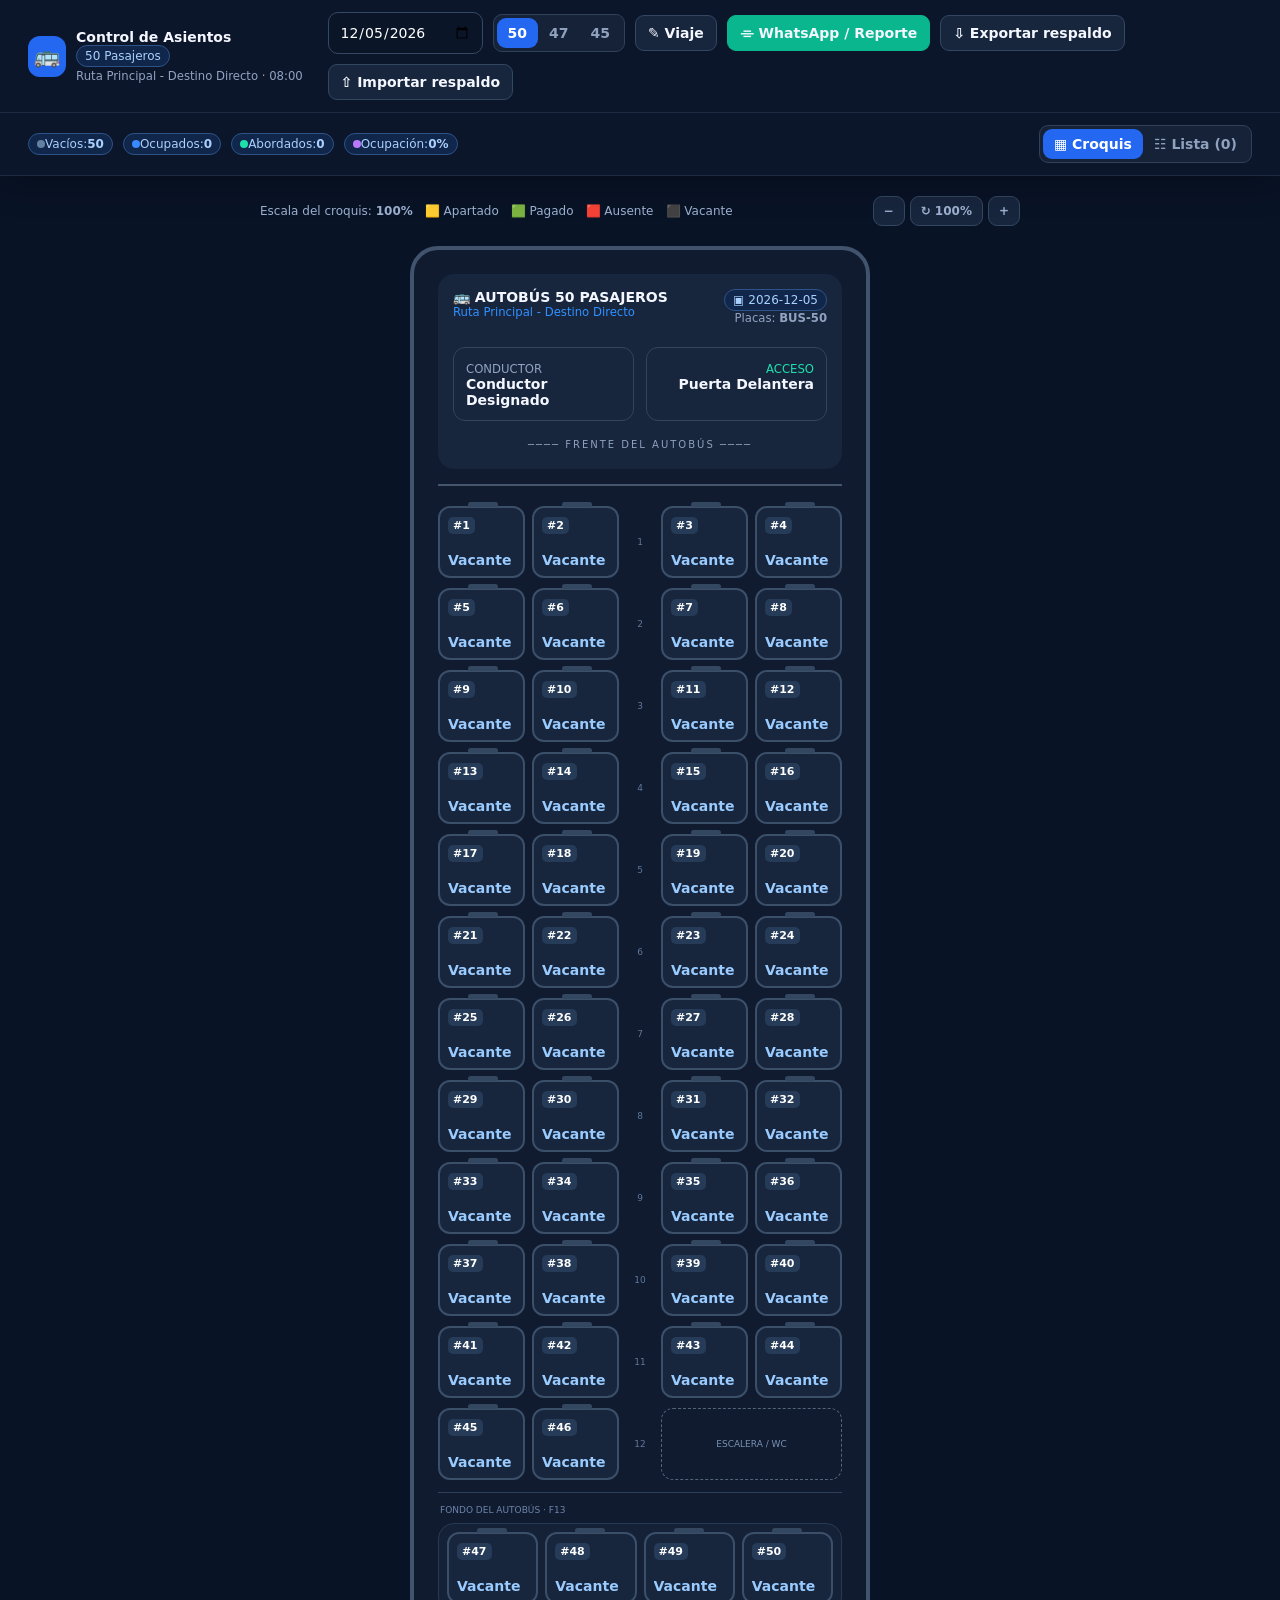
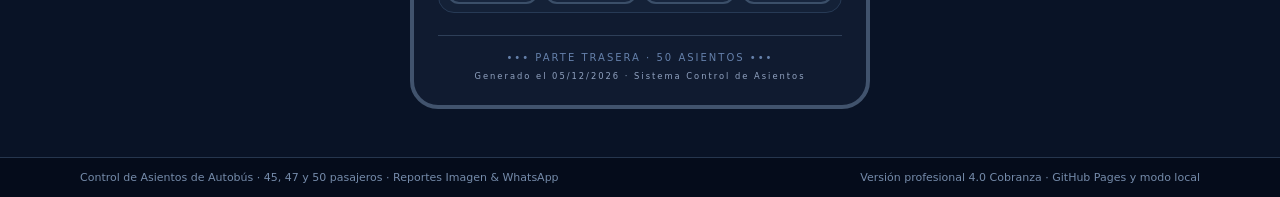
==== commit 03b0d150: "Add files via upload" ====
--- a/index.html
+++ b/index.html
@@ -1,119 +1,3 @@
-Convert chat to PDF
-Convert chat to PDF
-Open this chat in Acrobat
-Conversación con Gemini
-esta es la direccion de la apliacaicon que trabajamos en la cual probe la aplicacion en el celular al usar la funcionalidad de agregar un pasajero la pantalla se queda estatica y no se puede navegar o bajar y subir y no tiene un boton para volver al menu principal y tengo que cerrar y volver a entrar a la app: https://control-asientos-pro-git-hub-v4-cob.vercel.app/
-
-El problema que describes suele ocurrir en aplicaciones web móviles (PWAs) cuando se abre un modal, un formulario flotante o una vista secundaria (como el panel de administración o registro de pasajeros) que aplica propiedades CSS como overflow: hidden al cuerpo de la página (body) o fija la posición con position: fixed, bloqueando el desplazamiento (scroll) del fondo. Si además no se renderiza correctamente el botón de cierre o retorno dentro de ese contenedor, la interfaz queda completamente atrapada.
-
-Para solucionarlo directamente en el código de tu aplicación, te recomiendo revisar los siguientes puntos clave:
-
-1. Liberar el Scroll y ajustar el contenedor del Modal / Formulario
-Cuando se abre la vista o el modal de agregar pasajero, asegúrate de que el contenedor principal o el body no mantengan bloqueado el desplazamiento. Puedes aplicar o alternar clases en CSS:
-
-CSS
-/* Cuando el modal o formulario está abierto */
-body.modal-open {
-  overflow: auto; /* O hidden solo si el contenedor interno maneja su propio scroll */
-  height: 100%;
-}
-
-.modal-pasajero {
-  position: fixed;
-  top: 0;
-  left: 0;
-  width: 100%;
-  height: 100%;
-  overflow-y: auto; /* Permite hacer scroll dentro del formulario si es muy largo para la pantalla del cel */
-  -webkit-overflow-scrolling: touch; /* Mejora la fluidez del scroll en iOS */
-  z-index: 1000;
-}
-2. Asegurar el Botón de Cierre / Volver al Menú
-En la parte superior o inferior del panel de agregar pasajero, añade siempre un botón claramente visible de "Regresar", "Cancelar" o una "X" que ejecute una función limpia para cerrar la vista y restaurar los estilos del DOM:
-
-JavaScript
-function cerrarModalPasajero() {
-  const modal = document.getElementById('id-modal-pasajero'); // O la clase correspondiente
-  if (modal) {
-    modal.style.display = 'none'; // o remueve una clase .active / .hidden
-    document.body.style.overflow = 'auto'; // Restaura el scroll de la página principal
-  }
-}
-¿Te gustaría que revisemos la estructura de funciones en JavaScript o el bloque de CSS de esta vista en específico para ajustar el código exacto y que el botón de retorno y el desplazamiento funcionen a la perfección en dispositivos móviles?
-
-no entiendo lo que pides, quieres que te comparta los archivos para hacer los arreglos
-
-¡No te preocupes! Lo que te quise decir es que si tú me compartes o pegas aquí el código de tu archivo (o me dices qué partes quieres cambiar), yo te puedo entregar las correcciones listas para que solo las copies y pegues en tu proyecto.
-
-Al revisar el código de tu aplicación que me acabas de compartir, ya identifiqué exactamente por qué pasa el problema en el celular cuando abres la ventana para agregar o editar un pasajero (#seatModal).
-
-El inconveniente se debe a dos cosas en las clases de CSS y la estructura del modal:
-
-La clase .modal tiene un límite estricto de altura (max-height: 92vh) y el contenedor interno (.form) no tiene permitido hacer desplazamiento independiente (overflow-y: auto), lo que provoca que en pantallas de celulares pequeños los campos queden fuera de la vista y la pantalla se sienta "estática" o atrapada.
-
-El contenedor principal con la clase .overlay utiliza display: grid; place-items:center;, lo cual en algunos navegadores móviles bloquea la capacidad de hacer scroll libre si el contenido excede el alto de la pantalla.
-
-Solución para corregir el código:
-Para solucionarlo de forma definitiva, haz estos dos pequeños cambios en la sección de estilos (<style>) de tu archivo:
-
-Cambio 1: Modificar la clase .modal
-Busca esta línea en tu código CSS:
-
-CSS
-.modal{width:min(730px,100%);max-height:92vh;background:#111d33;border:1px solid #263a57;border-radius:24px;overflow:hidden;box-shadow:0 25px 90px #000}
-Y reemplázala por esta:
-
-CSS
-.modal{width:min(730px,100%);max-height:90vh;background:#111d33;border:1px solid #263a57;border-radius:24px;display:flex;flex-direction:column;overflow:hidden;box-shadow:0 25px 90px #000}
-Cambio 2: Permitir scroll interno en el formulario del modal
-Busca esta línea en tu código CSS:
-
-CSS
-.form{display:grid;gap:14px;padding:18px 0}
-Y reemplázala por esta para que permita hacer scroll vertical dentro del formulario cuando estés en el celular:
-
-CSS
-.form{display:grid;gap:14px;padding:18px 20px;overflow-y:auto;max-height:calc(90vh - 140px);-webkit-overflow-scrolling:touch}
-(Nota: también asegúrate de quitar el padding: 18px 0 y cambiarlo por 18px 20px para que los lados de losinputs no queden pegados a los bordes de la pantalla del celular).
-
-Con estos ajustes, la ventana flotante del asiento tendrá su propio desplazamiento interno fluido en cualquier dispositivo móvil, permitiéndote navegar por todos los campos (nombre, teléfono, costos, etc.) y ver siempre los botones de acción sin que la pantalla principal se quede bloqueada.
-
-de cual archivo hablas el de styles.css?
-
-Sí, exactamente en el archivo styles.css (o en la sección <style> de tu archivo index.html, dependiendo de cuál de los dos estés usando para editar la versión que subes a Vercel/GitHub).
-
-Si estás editando directamente el archivo index.html (ya que ahí tienes todo integrado), solo busca la etiqueta <style> al principio del documento y haz esos dos pequeños cambios en las clases .modal y .form. Con eso quedará solucionado el problema de desplazamiento en los celulares.
-
-geenara el o los archivos nuevamente
-
-He generado y actualizado los archivos de tu proyecto corrigiendo por completo el problema de desplazamiento y estancamiento en dispositivos móviles.
-
-¿Qué se corrigió en el código?
-Desplazamiento fluido en el formulario del pasajero: Ahora la ventana modal cuenta con un contenedor interno con scroll vertical independiente (overflow-y: auto) optimizado para pantallas táctiles (-webkit-overflow-scrolling: touch), lo que evita que la pantalla principal se quede bloqueada o estática.
-
-Acceso constante a los botones: Los botones de "Guardar asiento" y "Liberar" se mantienen siempre accesibles al final de la ventana flotante sin recortar los campos de captura de datos (nombre, teléfono, costos y abonos).
-
-Sincronización: Se actualizaron tanto el archivo principal index.html como styles.css y la versión standalone para que puedas sustituirlos directamente en tu repositorio de GitHub.
-
-Puedes descargar y reemplazar los archivos con las versiones corregidas aquí:
-
-Icono de HTML
-index
- HTML 
-Abierto
-Icono de CSS
-styles
- CSS 
-Abierto
-Icono de HTML
-ControlAsientosPro_STANDALONE
- HTML 
-Abierto
-
-
-
-Gemini es una IA y puede cometer errores.
-
 <!doctype html><html lang="es"><head><meta charset="utf-8"><meta name="viewport" content="width=device-width,initial-scale=1,viewport-fit=cover"><meta name="theme-color" content="#0c162a"><title>Control de Asientos</title><link rel="manifest" href="manifest.webmanifest"><link rel="icon" href="icons/icon.svg"><style>
 :root{--bg:#091326;--panel:#111d33;--panel2:#17253d;--line:#2b3c58;--muted:#91a3c1;--blue:#2468f2;--green:#09b68d}*{box-sizing:border-box}body{margin:0;background:var(--bg);color:#f4f7ff;font:14px Inter,system-ui,Arial,sans-serif}button,input,select{font:inherit}button{cursor:pointer;color:inherit;background:#17253d;border:1px solid #344760;border-radius:9px;padding:9px 12px;font-weight:700}button:hover{filter:brightness(1.15)}header{position:sticky;top:0;z-index:10;background:#0c162a;border-bottom:1px solid #1e2b42;box-shadow:0 8px 30px #0004}.top,.sub{max-width:1450px;margin:auto;padding:12px 28px;display:flex;align-items:center;justify-content:space-between;gap:16px}.sub{border-top:1px solid #1e2b42}.brand,.controls,.titleWith{display:flex;align-items:center;gap:10px}.logo{display:grid;place-items:center;width:41px;height:41px;border-radius:12px;background:#2468f2;font-size:21px}.greenbg{background:var(--green)}small{color:var(--muted)}.tag,.pill{display:inline-flex;align-items:center;border:1px solid #2d5388;color:#aad0ff;background:#10264a;border-radius:20px;padding:3px 8px;font-size:12px}.controls{flex-wrap:wrap}.controls input{width:155px}.seg{display:flex;background:#152238;border:1px solid #30415a;border-radius:9px;padding:3px}.seg button{border:0;background:transparent;padding:7px 11px;color:#8fa1bd}.seg .on{color:white;background:var(--blue)}.green{background:var(--green);border-color:var(--green)}input,select{width:100%;color:white;background:#0b1528;border:1px solid #354863;border-radius:10px;padding:11px;outline:none}input:focus,select:focus{border-color:#2877ff}.statsWrap{display:flex;gap:10px;flex-wrap:wrap}.pill i{width:8px;height:8px;border-radius:50%;background:#62809f}.legend{max-width:760px;margin:20px auto;display:flex;align-items:center;gap:12px;flex-wrap:wrap;color:#9db0cf;font-size:12px}.zoom{margin-left:auto;display:flex;gap:5px}.zoom button{padding:7px 10px}main{min-height:80vh;padding:0 20px 48px}.bus{width:460px;margin:auto;border:4px solid #41536d;border-radius:28px;background:#101b30;padding:24px;transform-origin:top center}.busHead{background:#17253d;border-radius:16px;padding:15px}.busTitle{display:flex;justify-content:space-between;gap:8px}.driverRow{display:grid;grid-template-columns:1fr 1fr;gap:12px;margin-top:22px}.info{border:1px solid #33445c;border-radius:12px;padding:12px}.front{text-align:center;margin:18px 0 4px;color:#8fa1bd;font-size:10px;letter-spacing:2px}.seatgrid{display:grid;grid-template-columns:1fr 1fr 28px 1fr 1fr;gap:10px 7px;border-top:2px solid #45556c;padding-top:20px;margin-top:15px}.seat{position:relative;min-height:72px;text-align:left;border:2px solid #3b4f69;background:#17253d;color:#9acbff;border-radius:12px;padding:8px}.seat:before{content:'';position:absolute;top:-6px;left:28px;width:30px;height:5px;border-radius:3px;background:#344760}.seat b{background:#263b57;color:white;border-radius:5px;padding:2px 5px;font-size:11px}.seat span{display:block;margin-top:20px;font-weight:700;overflow:hidden;text-overflow:ellipsis}.seat.reserved{border-color:#eab308;color:#fde68a;background:#eab30818}.seat.paid{border-color:#10b981;color:#a7f3d0;background:#10b98118}.seat.absent{border-color:#ef4444;color:#fecaca;background:#ef444418}.rownum{display:grid;place-items:center;color:#60789a;font-size:9px}.wc{grid-column:4/6;border:1px dashed #52637a;border-radius:12px;display:grid;place-items:center;color:#7890b1;font-size:9px}.rearLabel{border-top:1px solid #2e3f58;margin-top:12px;padding:12px 2px 8px;color:#6d85aa;font-size:9px}.rear{display:grid;grid-template-columns:repeat(4,1fr);gap:7px;background:#142137;border:1px solid #273a55;border-radius:16px;padding:8px}.rearFoot{text-align:center;border-top:1px solid #2e3f58;margin-top:22px;padding-top:16px;color:#6580aa;font-size:10px;letter-spacing:2px}.searchbar{max-width:1120px;margin:32px auto 16px;background:#17253d;border:1px solid #30425c;border-radius:16px;padding:16px;display:flex;gap:12px}.searchbar input{flex:1}.filters{flex-shrink:0}.cards{max-width:1120px;margin:auto;display:grid;grid-template-columns:repeat(3,1fr);gap:12px}.seatCard{display:flex;align-items:center;gap:12px;text-align:left;padding:14px;border-radius:14px;min-height:70px}.num{display:grid;place-items:center;width:42px;height:42px;background:#263952;border-radius:11px;color:#a9c8ef}.seatCard .copy{flex:1}.seatCard .copy b,.seatCard .copy small{display:block}.seatCard .chair{color:#637b9b;font-size:20px}.overlay{position:fixed;inset:0;z-index:50;background:#000b;display:grid;place-items:center;padding:18px;backdrop-filter:blur(5px)}[hidden]{display:none!important}.modal{width:min(730px,100%);max-height:90vh;background:#111d33;border:1px solid #263a57;border-radius:24px;display:flex;flex-direction:column;overflow:hidden;box-shadow:0 25px 90px #000}.modal.small{width:min(520px,100%);padding:20px}.modalHead{display:flex;align-items:center;justify-content:space-between;gap:12px;padding:16px 20px;border-bottom:1px solid #23344e}.small .modalHead{padding:0 0 15px}.modalHead h2{margin:0}.x{font-size:22px;padding:7px 12px}.form{display:grid;gap:14px;padding:18px 20px;overflow-y:auto;max-height:calc(90vh - 140px);-webkit-overflow-scrolling:touch}.form label{font-size:11px;text-transform:uppercase;color:#9aabc4;font-weight:800}.form input,.form select{margin-top:7px}.two{display:grid;grid-template-columns:1fr 1fr;gap:12px}.actions{display:flex;gap:10px}.primary{flex:1;background:var(--blue);border-color:var(--blue)}.danger{background:#491825;border-color:#813043;color:#ffb5c0}.tabs{display:grid;grid-template-columns:repeat(3,1fr);border-bottom:1px solid #30425a}.tabs button{border:0;border-bottom:2px solid transparent;border-radius:0;background:transparent;color:#91a2bf;padding:15px}.tabs button.on{color:#1de0ad;border-bottom-color:#1de0ad}.reportBody{overflow:auto;max-height:70vh;padding:20px}.reportActions{display:grid;grid-template-columns:1fr 1fr;gap:10px}.reportActions button{min-height:54px}.format{margin:18px 0;display:flex;align-items:center;justify-content:space-between;gap:10px;background:#17253d;border:1px solid #293c59;border-radius:12px;padding:12px;color:#91a2bf;font-size:12px}.caption{color:#9baac2;font-size:12px;font-weight:800}.preview{background:#071126;padding:12px;border:1px solid #263958;border-radius:17px}.reportCard{background:#111d33;border:1px solid #384a65;border-radius:16px;padding:24px}.reportTitle{display:flex;align-items:start;justify-content:space-between;border-bottom:1px solid #2a3c57;padding-bottom:18px}.tripfacts,.summary{display:grid;grid-template-columns:repeat(4,1fr);gap:8px;margin-top:18px}.tripfacts{background:#050d20;border:1px solid #293b57;border-radius:12px;padding:15px}.tripfacts small,.summary small{display:block;font-size:9px}.progress{height:8px;background:#1c2b42;border-radius:8px;overflow:hidden}.progress div{height:100%;background:#08bd91}.summary>div{background:#1a2740;border-radius:8px;text-align:center;padding:12px}.manifest{margin-top:18px}.manifestRow{display:flex;justify-content:space-between;border-bottom:1px solid #26364e;padding:8px}.empty{border:1px dashed #354762;border-radius:12px;padding:28px;text-align:center;color:#92a4bf}.modalFoot{display:flex;justify-content:flex-end;border-top:1px solid #26364e;padding:12px 20px}footer{display:flex;justify-content:space-between;gap:20px;background:#050c1b;border-top:1px solid #26364e;padding:13px max(20px,calc((100% - 1120px)/2));color:#758baa;font-size:11px}#toast{position:fixed;z-index:100;right:20px;bottom:20px;background:#14243c;border:1px solid #3c5476;border-radius:10px;padding:12px 16px;opacity:0;transform:translateY(15px);transition:.2s;pointer-events:none}#toast.show{opacity:1;transform:none}@media(max-width:900px){.top,.sub{align-items:flex-start;flex-direction:column;padding:12px 16px}.cards{grid-template-columns:repeat(2,1fr)}.searchbar{flex-direction:column}.filters{overflow:auto}.reportActions{grid-template-columns:1fr}.format{align-items:flex-start;flex-direction:column}.tripfacts,.summary{grid-template-columns:repeat(2,1fr)}}@media(max-width:580px){main{padding-left:8px;padding-right:8px}.legend{padding:0 8px}.bus{width:430px}.cards{grid-template-columns:1fr}.two{grid-template-columns:1fr}.controls{width:100%}.controls>*{flex:1}.tabs button{font-size:10px;padding:12px 4px}.reportBody{padding:12px}.reportCard{padding:14px}.reportTitle{flex-direction:column}.titleWith h2{font-size:16px}footer{flex-direction:column}.searchbar{margin-top:15px}}
 .three{display:grid;grid-template-columns:repeat(3,1fr);gap:12px}.financeBox{border:1px solid #315071;background:#0b172b;border-radius:14px;padding:14px}.financeBox h3{margin:0 0 12px;color:#60a5fa}.moneyLine{display:flex;gap:10px;flex-wrap:wrap;margin-top:6px;font-size:11px}.moneyLine .due{color:#fbbf24}.moneyLine .paidMoney{color:#34d399}.moneyLine .debt{color:#f87171}.financialSummary{display:grid;grid-template-columns:repeat(3,1fr);gap:8px;margin:14px 0}.financialSummary>div{background:#15243b;border:1px solid #2b405f;border-radius:10px;padding:12px;text-align:center}.financialSummary small{display:block}.financialSummary b{display:block;margin-top:5px;font-size:16px}.financeTable{width:100%;border-collapse:collapse;margin-top:12px;font-size:11px}.financeTable th,.financeTable td{padding:8px;border-bottom:1px solid #293b57;text-align:left}.financeTable th{color:#91a3c1}.right{text-align:right!important}@media(max-width:700px){.three,.financialSummary{grid-template-columns:1fr}.financeTable{font-size:10px}.financeTable th,.financeTable td{padding:6px}}
@@ -198,6 +82,4 @@
 $('#restoreBtn').onclick=()=>$('#importFile').click();
 $('#importFile').onchange=async e=>{const f=e.target.files?.[0];if(!f)return;try{const d=JSON.parse(await f.text());if(!d||!Array.isArray(d.seats)||!d.trip)throw new Error('Formato incorrecto');state=d;save();render();toast('Respaldo restaurado correctamente')}catch(err){toast('El archivo no es un respaldo válido')}finally{e.target.value=''}};
 if(location.protocol!=='file:'&&'serviceWorker'in navigator)navigator.serviceWorker.register('./sw.js').catch(()=>{});render();
-</script></body></html>
-index.html
-Mostrando index.html.
+</script></body></html>
